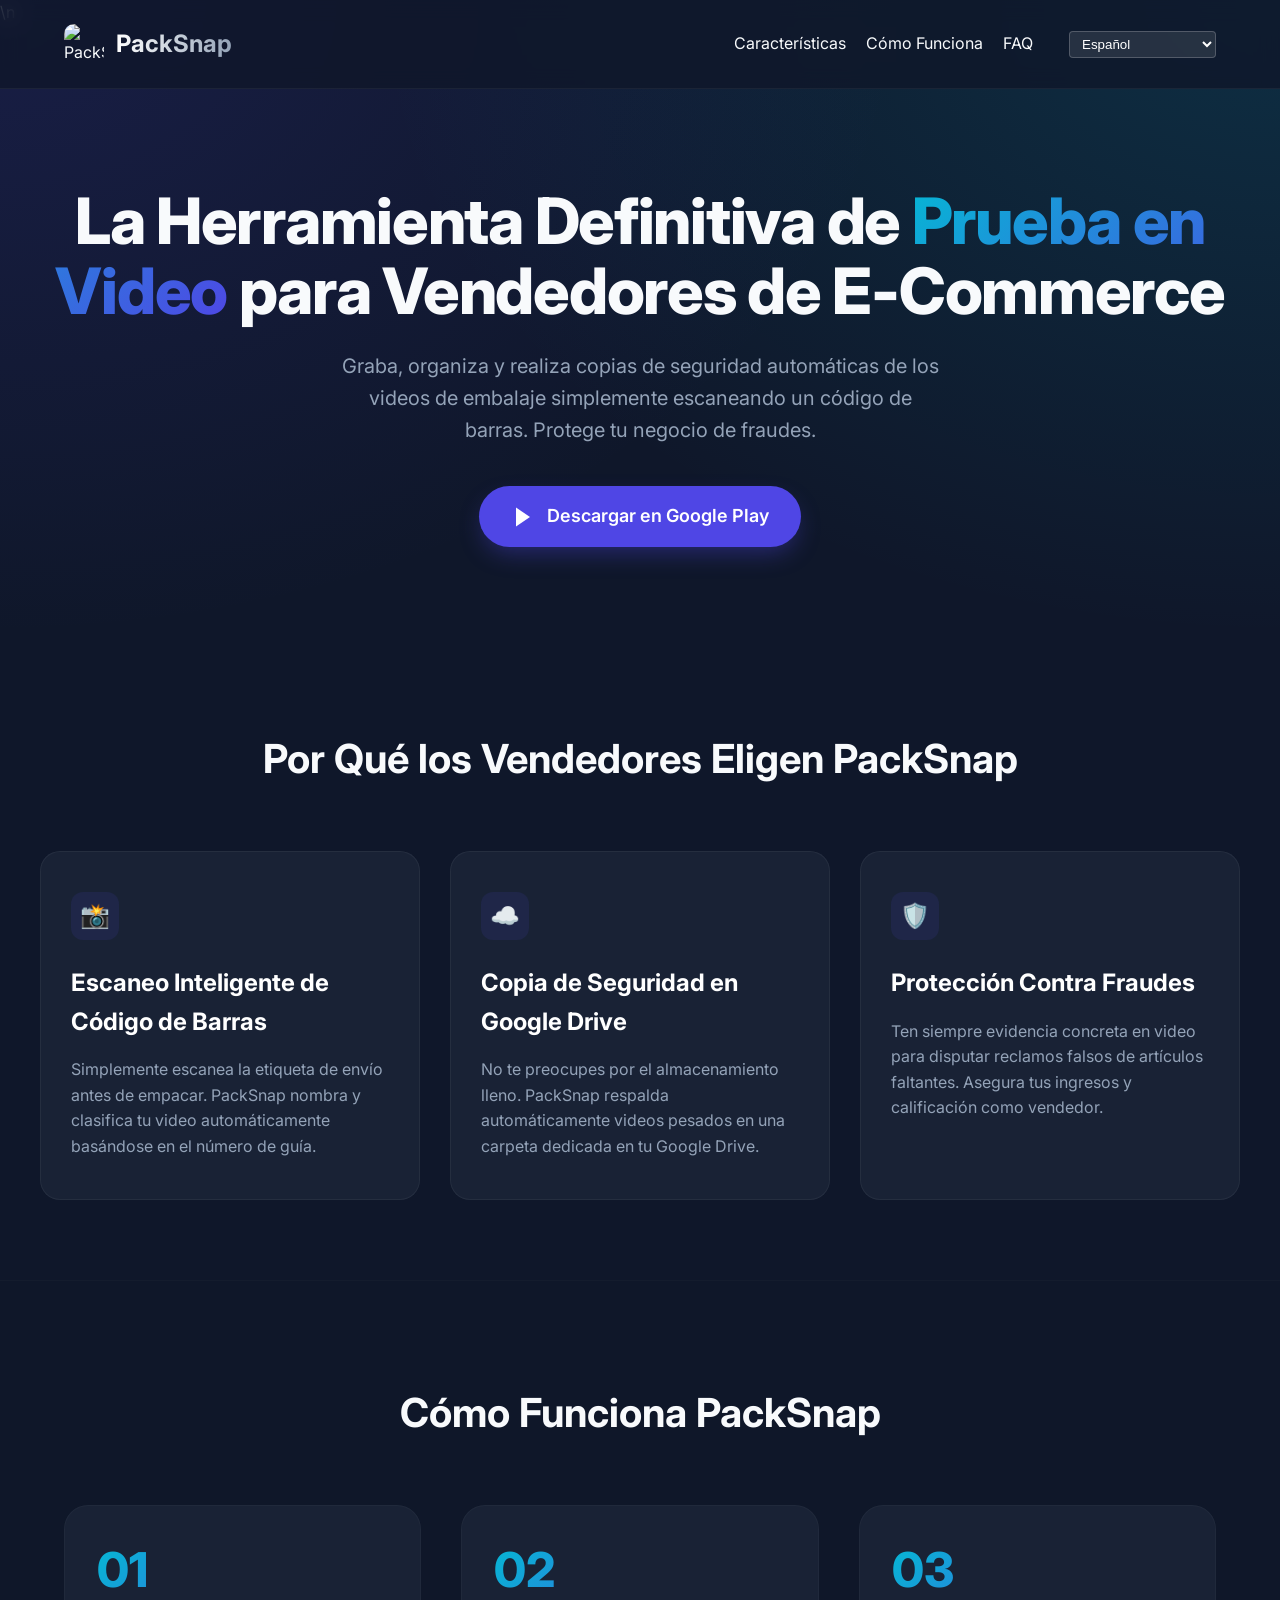
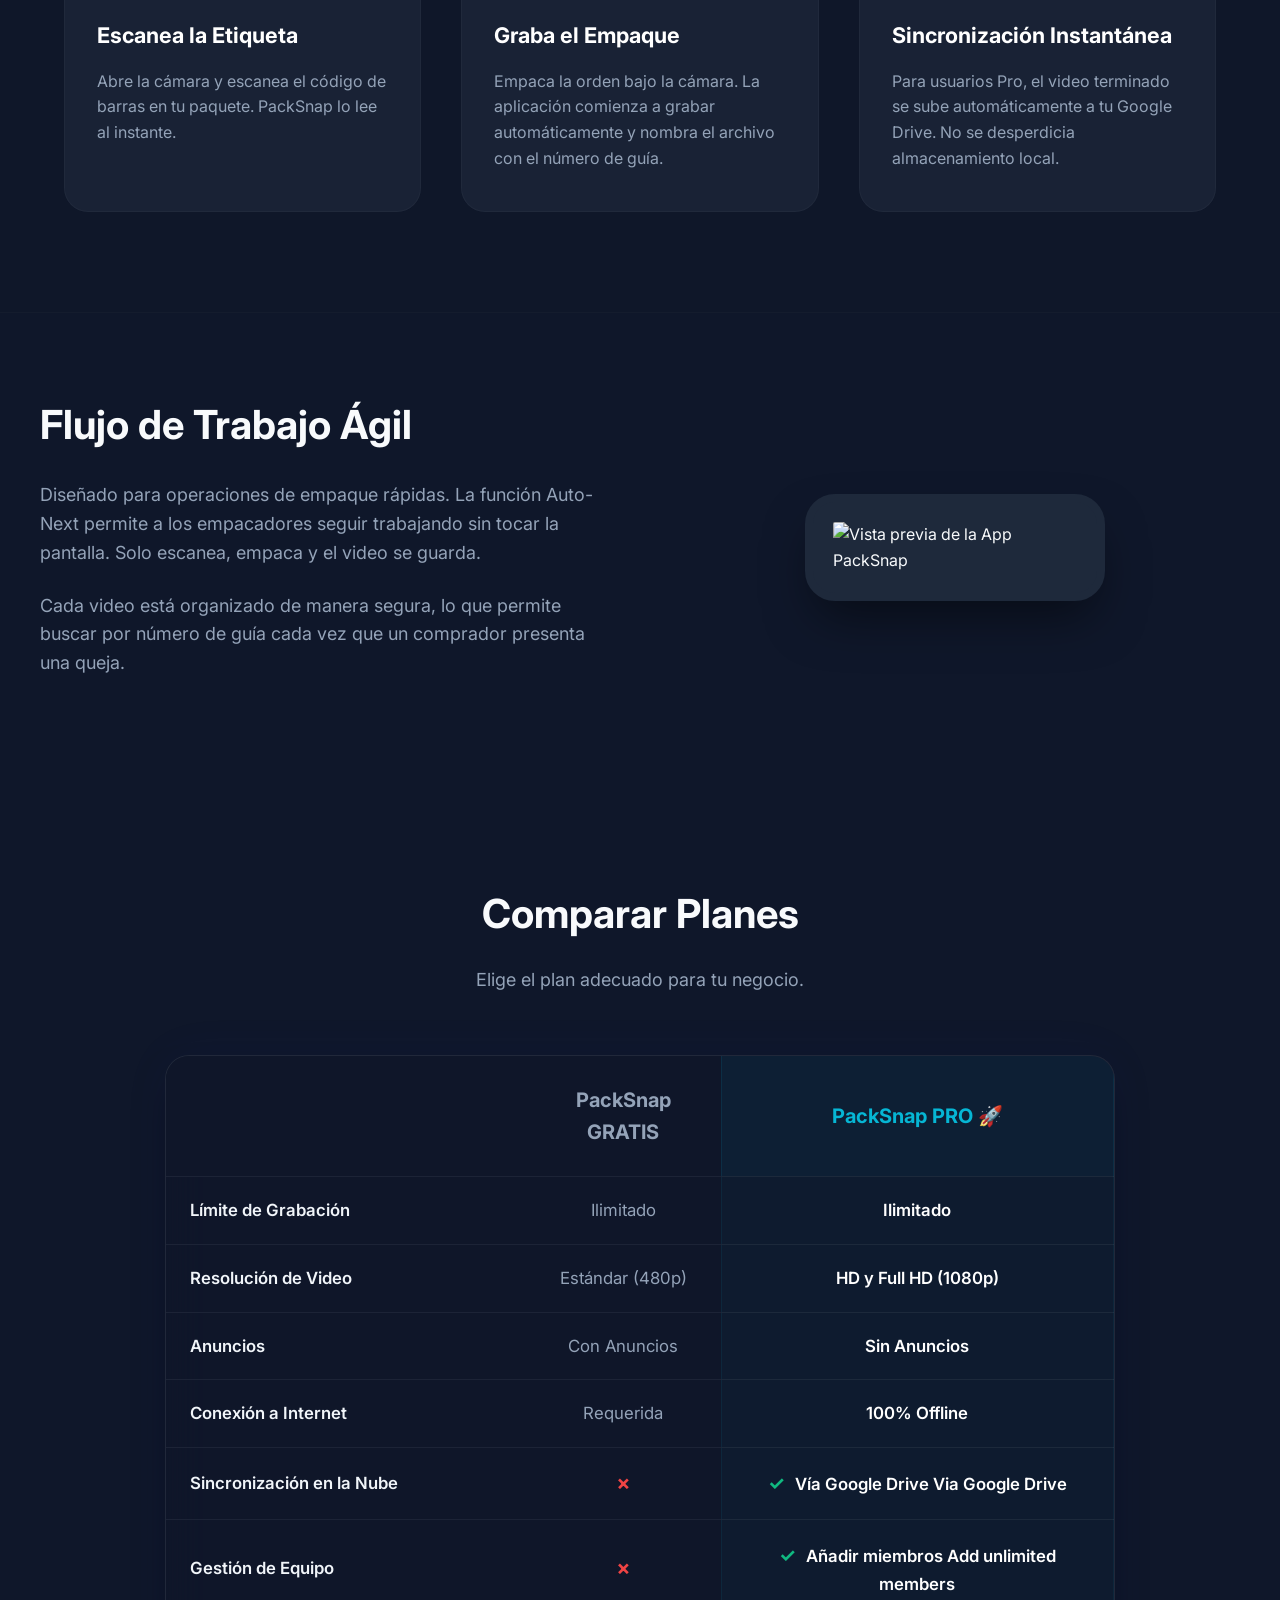
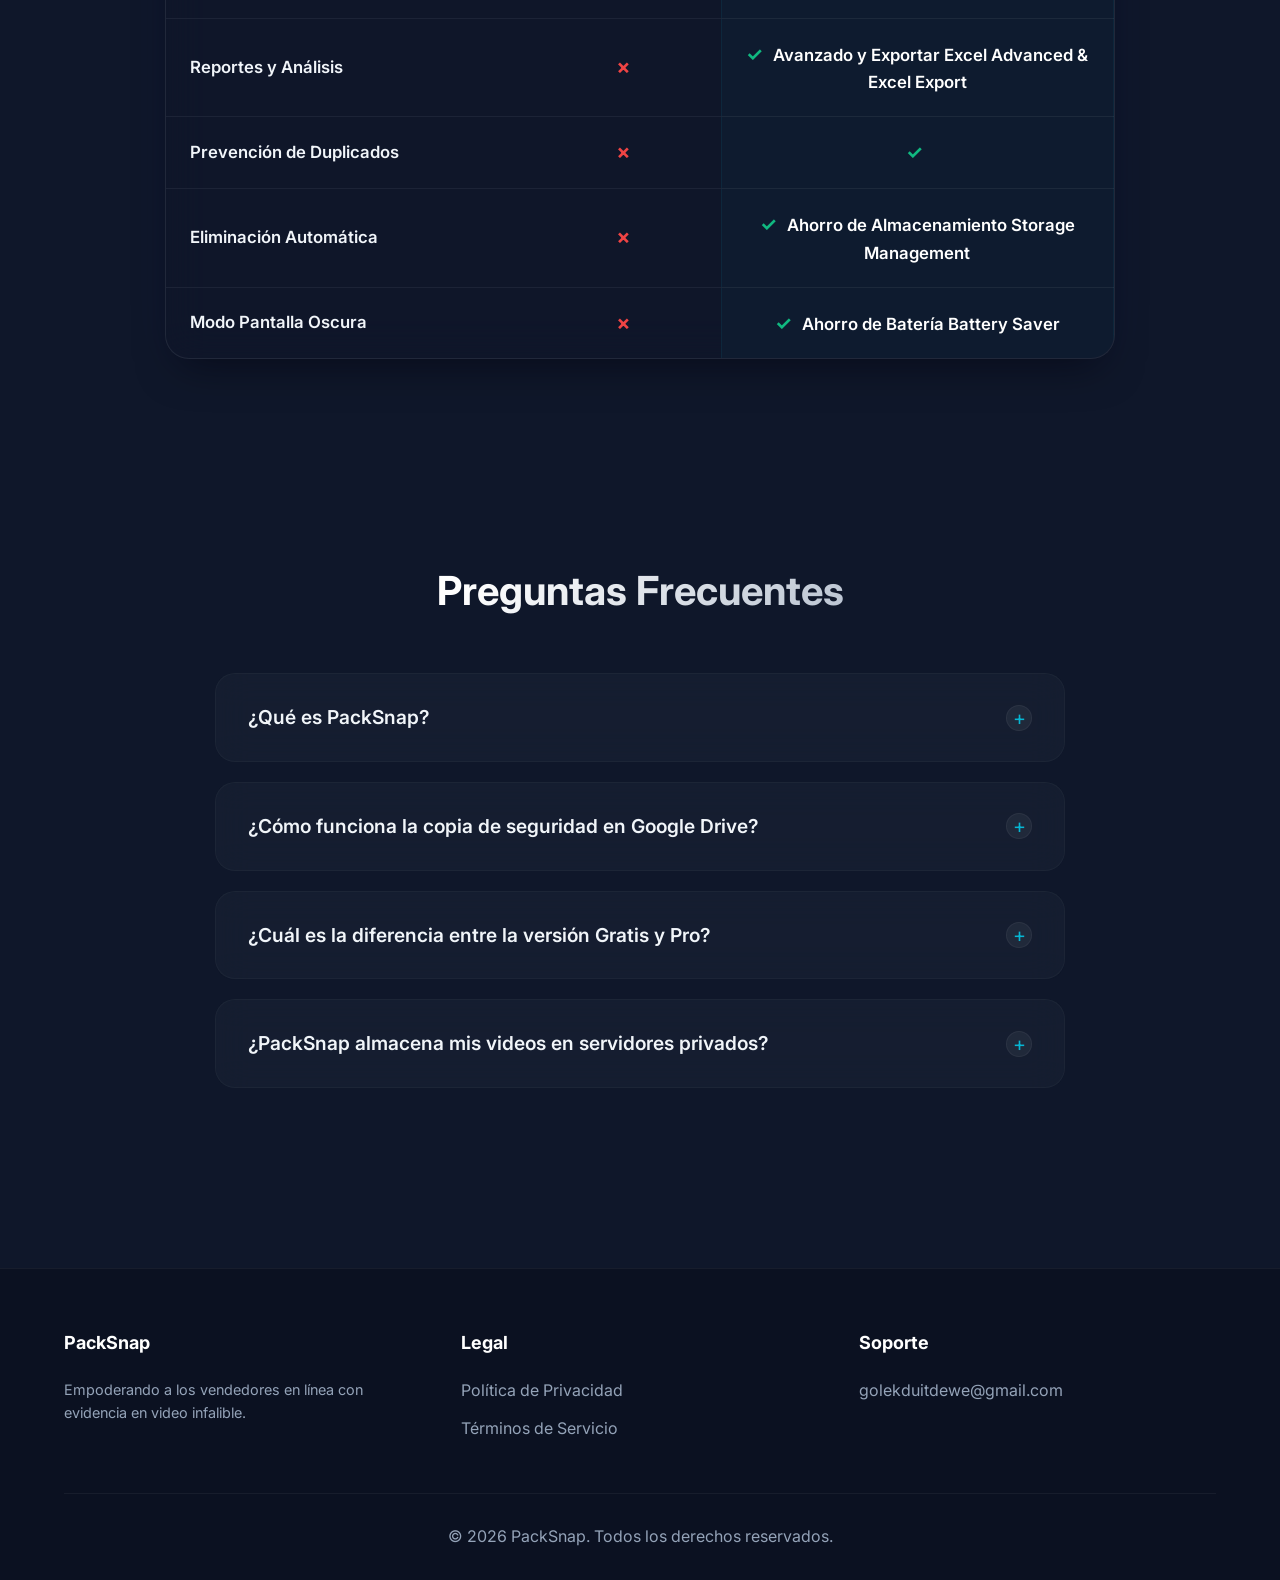
==== packsnap/es/index.html @ 20b534b0 "fix: set reports to not available on free plan and remove ads detail on internet connection" ====
<!DOCTYPE html>
<html lang="es">
<head>\n    <base href="../">
    <meta charset="UTF-8">
    <meta name="viewport" content="width=device-width, initial-scale=1.0">
    <meta name="description" content="Graba, organiza y realiza copias de seguridad de videos de empaque fácilmente. Protege tu negocio en línea de reclamos fraudulentos.">
    <meta name="keywords" content="packsnap, app de empaque ecommerce, prueba en video, grabadora de video de empaque, respaldo de google drive, escáner de código de barras para ecommerce">
    <meta name="author" content="G Graziano">
    
    <!-- Open Graph / Facebook -->
    <meta property="og:type" content="website">
    <meta property="og:url" content="https://g-graziano.github.io/packsnap/">
    <meta property="og:title" content="PackSnap | App de Grabación de Empaque para E-Commerce">
    <meta property="og:description" content="Graba, organiza y realiza copias de seguridad de videos de empaque fácilmente. Protege tu negocio en línea de reclamos fraudulentos.">
    <meta property="og:image" content="https://g-graziano.github.io/packsnap/logo.png">

    <!-- Twitter -->
    <meta property="twitter:card" content="summary_large_image">
    <meta property="twitter:url" content="https://g-graziano.github.io/packsnap/">
    <meta property="twitter:title" content="PackSnap | App de Grabación de Empaque para E-Commerce">
    <meta property="twitter:description" content="Graba, organiza y realiza copias de seguridad de videos de empaque fácilmente. Protege tu negocio en línea de reclamos fraudulentos.">
    <meta property="twitter:image" content="https://g-graziano.github.io/packsnap/logo.png">

    <link rel="canonical" href="https://g-graziano.github.io/packsnap/es/">
    <title>PackSnap | App de Grabación de Empaque para E-Commerce</title>
    <link rel="alternate" hreflang="en" href="https://g-graziano.github.io/packsnap/" />
    <link rel="alternate" hreflang="id" href="https://g-graziano.github.io/packsnap/id/" />
    <link rel="alternate" hreflang="th" href="https://g-graziano.github.io/packsnap/th/" />
    <link rel="alternate" hreflang="tl" href="https://g-graziano.github.io/packsnap/tl/" />
    <link rel="alternate" hreflang="vi" href="https://g-graziano.github.io/packsnap/vi/" />
    <link rel="alternate" hreflang="pt" href="https://g-graziano.github.io/packsnap/pt/" />
    <link rel="alternate" hreflang="es" href="https://g-graziano.github.io/packsnap/es/" />
    <link rel="alternate" hreflang="x-default" href="https://g-graziano.github.io/packsnap/" />

    
    <link rel="icon" type="image/png" href="logo.png">
    <link rel="apple-touch-icon" href="icon-192.png">
    <link rel="manifest" href="manifest.json">
    <meta name="theme-color" content="#4f46ed">
    <link rel="stylesheet" href="index.css">

    <!-- JSON-LD for SEO -->
    <script type="application/ld+json">
    {
  "@context": "https://schema.org",
  "@type": "SoftwareApplication",
  "name": "PackSnap",
  "operatingSystem": "Android",
  "applicationCategory": "BusinessApplication",
  "offers": {
    "@type": "Offer",
    "price": "0",
    "priceCurrency": "USD"
  },
  "description": "Graba, organiza y realiza copias de seguridad de videos de empaque fácilmente. Protege tu negocio en línea de reclamos fraudulentos.",
  "url": "https://play.google.com/store/apps/details?id=com.packsnap.app",
  "image": "https://g-graziano.github.io/packsnap/logo.png"
}
    </script>
    
    <!-- FAQ JSON-LD Schema for Rich Snippets -->
    <script type="application/ld+json">
    {
  "@context": "https://schema.org",
  "@type": "FAQPage",
  "mainEntity": [
    {
      "@type": "Question",
      "name": "¿Qué es PackSnap?",
      "acceptedAnswer": {
        "@type": "Answer",
        "text": "PackSnap es una app móvil dedicada a vendedores de e-commerce para grabar y organizar fácilmente videos de empaque escaneando etiquetas. Ayuda a proteger contra fraudes."
      }
    },
    {
      "@type": "Question",
      "name": "¿Cómo funciona la copia de seguridad en Google Drive?",
      "acceptedAnswer": {
        "@type": "Answer",
        "text": "PackSnap se conecta de forma segura a tu Google Drive y sube los videos a la carpeta 'PackSnap Backups'. Esto ahorra almacenamiento en tu teléfono."
      }
    },
    {
      "@type": "Question",
      "name": "¿Cuál es la diferencia entre la versión Gratis y Pro?",
      "acceptedAnswer": {
        "@type": "Answer",
        "text": "La versión Gratis tiene anuncios y grabación local. La Pro no tiene anuncios, desbloquea respaldos en la nube, función Auto-Next, Auto-Dim, grabación silenciosa, bip fuerte, eliminación automática de archivos antiguos, gestión de equipos y reportes."
      }
    },
    {
      "@type": "Question",
      "name": "¿PackSnap almacena mis videos en servidores privados?",
      "acceptedAnswer": {
        "@type": "Answer",
        "text": "No. PackSnap no almacena tus videos en sus propios servidores. Tu evidencia es confidencial y va directamente desde tu dispositivo a tu Google Drive privado."
      }
    }
  ]
}
    </script>
</head>
<body>

    <header>
        <div class="container nav-content">
            <div class="logo-container">
                <img src="logo.png" alt="PackSnap Logo" class="logo-img">
                <div class="logo-text">PackSnap</div>
            </div>
            <nav style="display: flex; align-items: center; gap: 20px;">
                <a href="#features" data-i18n="nav_features">Características</a>
                <a href="#how-it-works" data-i18n="nav_how_it_works">Cómo Funciona</a>
                <a href="#faq" data-i18n="nav_faq">FAQ</a>
                <select id="language-select" aria-label="Seleccionar idioma" style="background: rgba(255, 255, 255, 0.1); color: white; border: 1px solid rgba(255, 255, 255, 0.2); border-radius: 4px; padding: 4px 8px; margin-left: 1rem; cursor: pointer; outline: none;">
                    <option value="en" style="color: black;">English</option>
                    <option value="id" style="color: black;">Bahasa Indonesia</option>
                    <option value="th" style="color: black;">ภาษาไทย</option>
                    <option value="tl" style="color: black;">Tagalog (Filipinas)</option>
                    <option value="vi" style="color: black;">Tiếng Việt</option>
                    <option value="pt" style="color: black;">Português (Brasil)</option>
                    <option value="es" selected style="color: black;">Español</option>
                </select>
            </nav>
        </div>
    </header>

    <main>
        <section class="hero container">
            <h1 data-i18n="hero_h1">La Herramienta Definitiva de <span>Prueba en Video</span> para Vendedores de E-Commerce</h1>
            <p data-i18n="hero_p">Graba, organiza y realiza copias de seguridad automáticas de los videos de embalaje simplemente escaneando un código de barras. Protege tu negocio de fraudes.</p>
            
            <a href="https://play.google.com/store/apps/details?id=com.packsnap.app" class="cta-button" target="_blank" rel="noopener noreferrer" data-i18n="hero_cta">
                <svg class="cta-icon" viewBox="0 0 24 24" xmlns="http://www.w3.org/2000/svg">
                    <path d="M5 2.5v19l14-9.5-14-9.5z"/>
                </svg> Descargar en Google Play
            </a>
        </section>

        <section id="features" class="features container">
            <h2 class="section-title" data-i18n="feat_title">Por Qué los Vendedores Eligen PackSnap</h2>
            
            <div class="features-grid">
                <article class="feature-card">
                    <div class="feature-icon">📸</div>
                    <h3 data-i18n="feat_1_title">Escaneo Inteligente de Código de Barras</h3>
                    <p data-i18n="feat_1_p">Simplemente escanea la etiqueta de envío antes de empacar. PackSnap nombra y clasifica tu video automáticamente basándose en el número de guía.</p>
                </article>

                <article class="feature-card">
                    <div class="feature-icon">☁️</div>
                    <h3 data-i18n="feat_2_title">Copia de Seguridad en Google Drive</h3>
                    <p data-i18n="feat_2_p">No te preocupes por el almacenamiento lleno. PackSnap respalda automáticamente videos pesados en una carpeta dedicada en tu Google Drive.</p>
                </article>

                <article class="feature-card">
                    <div class="feature-icon">🛡️</div>
                    <h3 data-i18n="feat_3_title">Protección Contra Fraudes</h3>
                    <p data-i18n="feat_3_p">Ten siempre evidencia concreta en video para disputar reclamos falsos de artículos faltantes. Asegura tus ingresos y calificación como vendedor.</p>
                </article>
            </div>
        </section>

        <section id="how-it-works" class="how-it-works">
            <div class="container">
                <h2 class="section-title" data-i18n="how_title">Cómo Funciona PackSnap</h2>
                
                <div class="steps-grid">
                    <article class="step-card">
                        <div class="step-number">01</div>
                        <h3 data-i18n="how_1_title">Escanea la Etiqueta</h3>
                        <p data-i18n="how_1_p">Abre la cámara y escanea el código de barras en tu paquete. PackSnap lo lee al instante.</p>
                    </article>

                    <article class="step-card">
                        <div class="step-number">02</div>
                        <h3 data-i18n="how_2_title">Graba el Empaque</h3>
                        <p data-i18n="how_2_p">Empaca la orden bajo la cámara. La aplicación comienza a grabar automáticamente y nombra el archivo con el número de guía.</p>
                    </article>

                    <article class="step-card">
                        <div class="step-number">03</div>
                        <h3 data-i18n="how_3_title">Sincronización Instantánea</h3>
                        <p data-i18n="how_3_p">Para usuarios Pro, el video terminado se sube automáticamente a tu Google Drive. No se desperdicia almacenamiento local.</p>
                    </article>
                </div>
            </div>
        </section>

        <section class="showcase container">
            <div class="showcase-text">
                <h2 data-i18n="show_title">Flujo de Trabajo Ágil</h2>
                <p data-i18n="show_p1">Diseñado para operaciones de empaque rápidas. La función Auto-Next permite a los empacadores seguir trabajando sin tocar la pantalla. Solo escanea, empaca y el video se guarda.</p>
                <p data-i18n="show_p2">Cada video está organizado de manera segura, lo que permite buscar por número de guía cada vez que un comprador presenta una queja.</p>
            </div>
            <div class="showcase-image">
                <!-- Using logo as a placeholder for mockup if actual app screenshots are missing -->
                <img src="logo.png" alt="Vista previa de la App PackSnap" class="mockup" style="background:#1e293b; padding:20px; object-fit:contain;">
            </div>
        </section>

        <section id="pricing" class="pricing container">
            <div class="pricing-header">
                <h2 class="section-title" data-i18n="comp_title">Comparar Planes</h2>
                <p class="section-subtitle" data-i18n="comp_subtitle">Elige el plan adecuado para tu negocio.</p>
            </div>
            
            <div class="comparison-table-wrapper">
                <table class="comparison-table">
                    <thead>
                        <tr>
                            <th></th>
                            <th class="plan-free" data-i18n="comp_free">PackSnap GRATIS</th>
                            <th class="plan-pro" data-i18n="comp_pro">PackSnap PRO 🚀</th>
                        </tr>
                    </thead>
                    <tbody>
                        <tr>
                            <td class="feat-name" data-i18n="comp_f1_name">Límite de Grabación</td>
                            <td class="free-cell" data-i18n="comp_f1_free">Ilimitado</td>
                            <td class="pro-cell" data-i18n="comp_f1_pro">Ilimitado</td>
                        </tr>
                        <tr>
                            <td class="feat-name" data-i18n="comp_f2_name">Resolución de Video</td>
                            <td class="free-cell" data-i18n="comp_f2_free">Estándar (480p)</td>
                            <td class="pro-cell" data-i18n="comp_f2_pro">HD y Full HD (1080p)</td>
                        </tr>
                        <tr>
                            <td class="feat-name" data-i18n="comp_f3_name">Anuncios</td>
                            <td class="free-cell" data-i18n="comp_f3_free">Con Anuncios</td>
                            <td class="pro-cell" data-i18n="comp_f3_pro">Sin Anuncios</td>
                        </tr>
                        <tr>
                            <td class="feat-name" data-i18n="comp_f4_name">Conexión a Internet</td>
                            <td class="free-cell" data-i18n="comp_f4_free">Requerida</td>
                            <td class="pro-cell" data-i18n="comp_f4_pro">100% Offline</td>
                        </tr>
                        <tr>
                            <td class="feat-name" data-i18n="comp_f5_name">Sincronización en la Nube</td>
                            <td class="free-cell" data-i18n="comp_f5_free"><span class='cross-icon'>✗</span></span></td>
                            <td class="pro-cell" data-i18n="comp_f5_pro"><span class='check-icon'>✓</span> Vía Google Drive</span> Via Google Drive</td>
                        </tr>
                        <tr>
                            <td class="feat-name" data-i18n="comp_f6_name">Gestión de Equipo</td>
                            <td class="free-cell" data-i18n="comp_f6_free"><span class='cross-icon'>✗</span></span></td>
                            <td class="pro-cell" data-i18n="comp_f6_pro"><span class='check-icon'>✓</span> Añadir miembros</span> Add unlimited members</td>
                        </tr>
                        <tr>
                            <td class="feat-name" data-i18n="comp_f7_name">Reportes y Análisis</td>
                            <td class="free-cell" data-i18n="comp_f7_free"><span class='cross-icon'>✗</span></span></td>
                            <td class="pro-cell" data-i18n="comp_f7_pro"><span class='check-icon'>✓</span> Avanzado y Exportar Excel</span> Advanced & Excel Export</td>
                        </tr>
                        <tr>
                            <td class="feat-name" data-i18n="comp_f8_name">Prevención de Duplicados</td>
                            <td class="free-cell" data-i18n="comp_f8_free"><span class='cross-icon'>✗</span></span></td>
                            <td class="pro-cell" data-i18n="comp_f8_pro"><span class='check-icon'>✓</span></span></td>
                        </tr>
                        <tr>
                            <td class="feat-name" data-i18n="comp_f9_name">Eliminación Automática</td>
                            <td class="free-cell" data-i18n="comp_f9_free"><span class='cross-icon'>✗</span></span></td>
                            <td class="pro-cell" data-i18n="comp_f9_pro"><span class='check-icon'>✓</span> Ahorro de Almacenamiento</span> Storage Management</td>
                        </tr>
                        <tr>
                            <td class="feat-name" data-i18n="comp_f10_name">Modo Pantalla Oscura</td>
                            <td class="free-cell" data-i18n="comp_f10_free"><span class='cross-icon'>✗</span></span></td>
                            <td class="pro-cell" data-i18n="comp_f10_pro"><span class='check-icon'>✓</span> Ahorro de Batería</span> Battery Saver</td>
                        </tr>
                    </tbody>
                </table>
            </div>
        </section>

        <section id="faq" class="faq container">
            <h2 class="section-title" data-i18n="faq_title">Preguntas Frecuentes</h2>
            
            <div class="faq-list">
                <details class="faq-item">
                    <summary data-i18n="faq_1_q">¿Qué es PackSnap?</summary>
                    <p data-i18n="faq_1_a">PackSnap es una app móvil dedicada a vendedores de e-commerce para grabar y organizar fácilmente videos de empaque escaneando etiquetas. Ayuda a proteger contra fraudes.</p>
                </details>

                <details class="faq-item">
                    <summary data-i18n="faq_2_q">¿Cómo funciona la copia de seguridad en Google Drive?</summary>
                    <p data-i18n="faq_2_a">PackSnap se conecta de forma segura a tu Google Drive y sube los videos a la carpeta 'PackSnap Backups'. Esto ahorra almacenamiento en tu teléfono.</p>
                </details>

                <details class="faq-item">
                    <summary data-i18n="faq_3_q">¿Cuál es la diferencia entre la versión Gratis y Pro?</summary>
                    <p data-i18n="faq_3_a">La versión Gratis tiene anuncios y grabación local. La Pro no tiene anuncios, desbloquea respaldos en la nube, función Auto-Next, Auto-Dim, grabación silenciosa, bip fuerte, eliminación automática de archivos antiguos, gestión de equipos y reportes.</p>
                </details>

                <details class="faq-item">
                    <summary data-i18n="faq_4_q">¿PackSnap almacena mis videos en servidores privados?</summary>
                    <p data-i18n="faq_4_a">No. PackSnap no almacena tus videos en sus propios servidores. Tu evidencia es confidencial y va directamente desde tu dispositivo a tu Google Drive privado.</p>
                </details>
            </div>
        </section>
    </main>

    <footer>
        <div class="container">
            <div class="footer-content">
                <div class="footer-col">
                    <h4>PackSnap</h4>
                    <p style="color:var(--text-muted); font-size:0.9rem;" data-i18n="footer_desc">Empoderando a los vendedores en línea con evidencia en video infalible.</p>
                </div>
                <div class="footer-col">
                    <h4 data-i18n="footer_legal">Legal</h4>
                    <ul>
                        <li><a href="privacy-policy.html" data-i18n="footer_privacy">Política de Privacidad</a></li>
                        <li><a href="terms-of-service.html" data-i18n="footer_tos">Términos de Servicio</a></li>
                    </ul>
                </div>
                <div class="footer-col">
                    <h4 data-i18n="footer_support">Soporte</h4>
                    <ul>
                        <li><a href="mailto:golekduitdewe@gmail.com">golekduitdewe@gmail.com</a></li>
                    </ul>
                </div>
            </div>
            <div class="footer-bottom">
                <p data-i18n="footer_copyright">© 2026 PackSnap. Todos los derechos reservados.</p>
            </div>
        </div>
    </footer>

    <script src="i18n.js"></script>
</body>
</html>
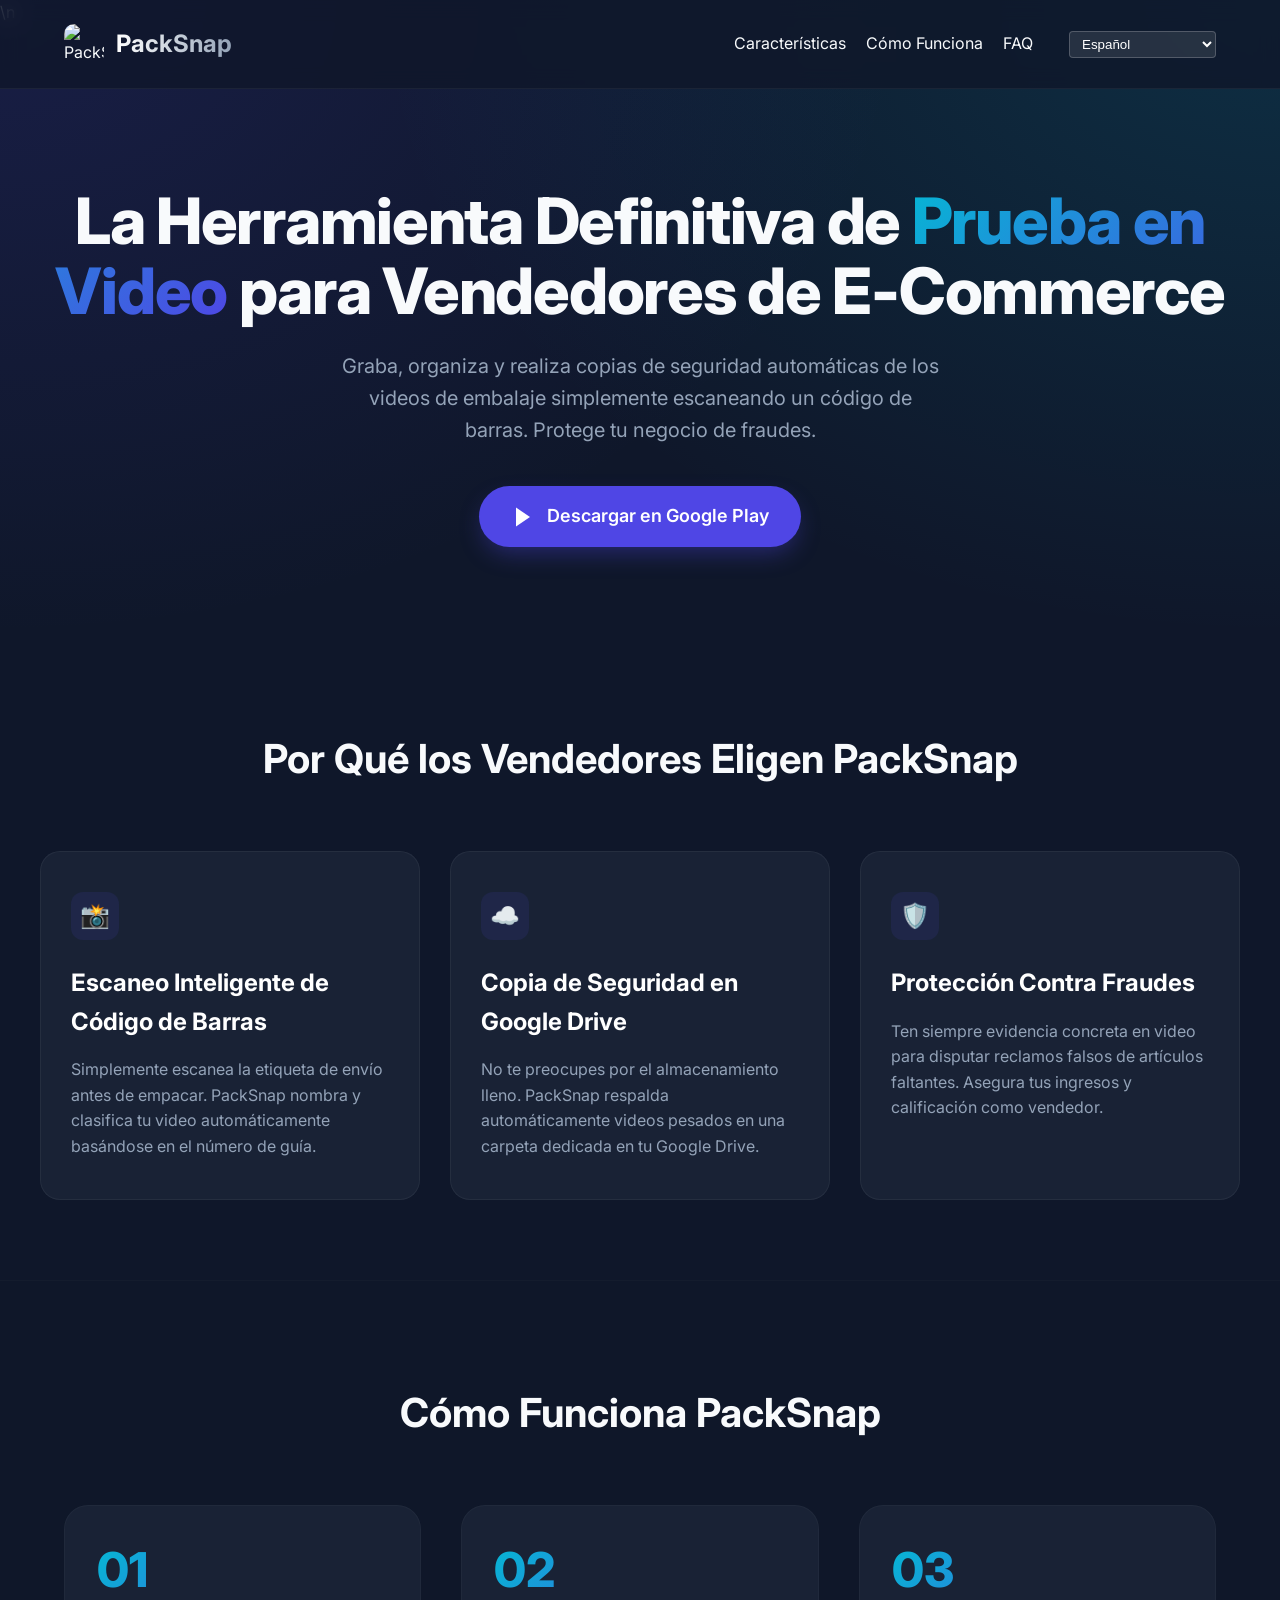
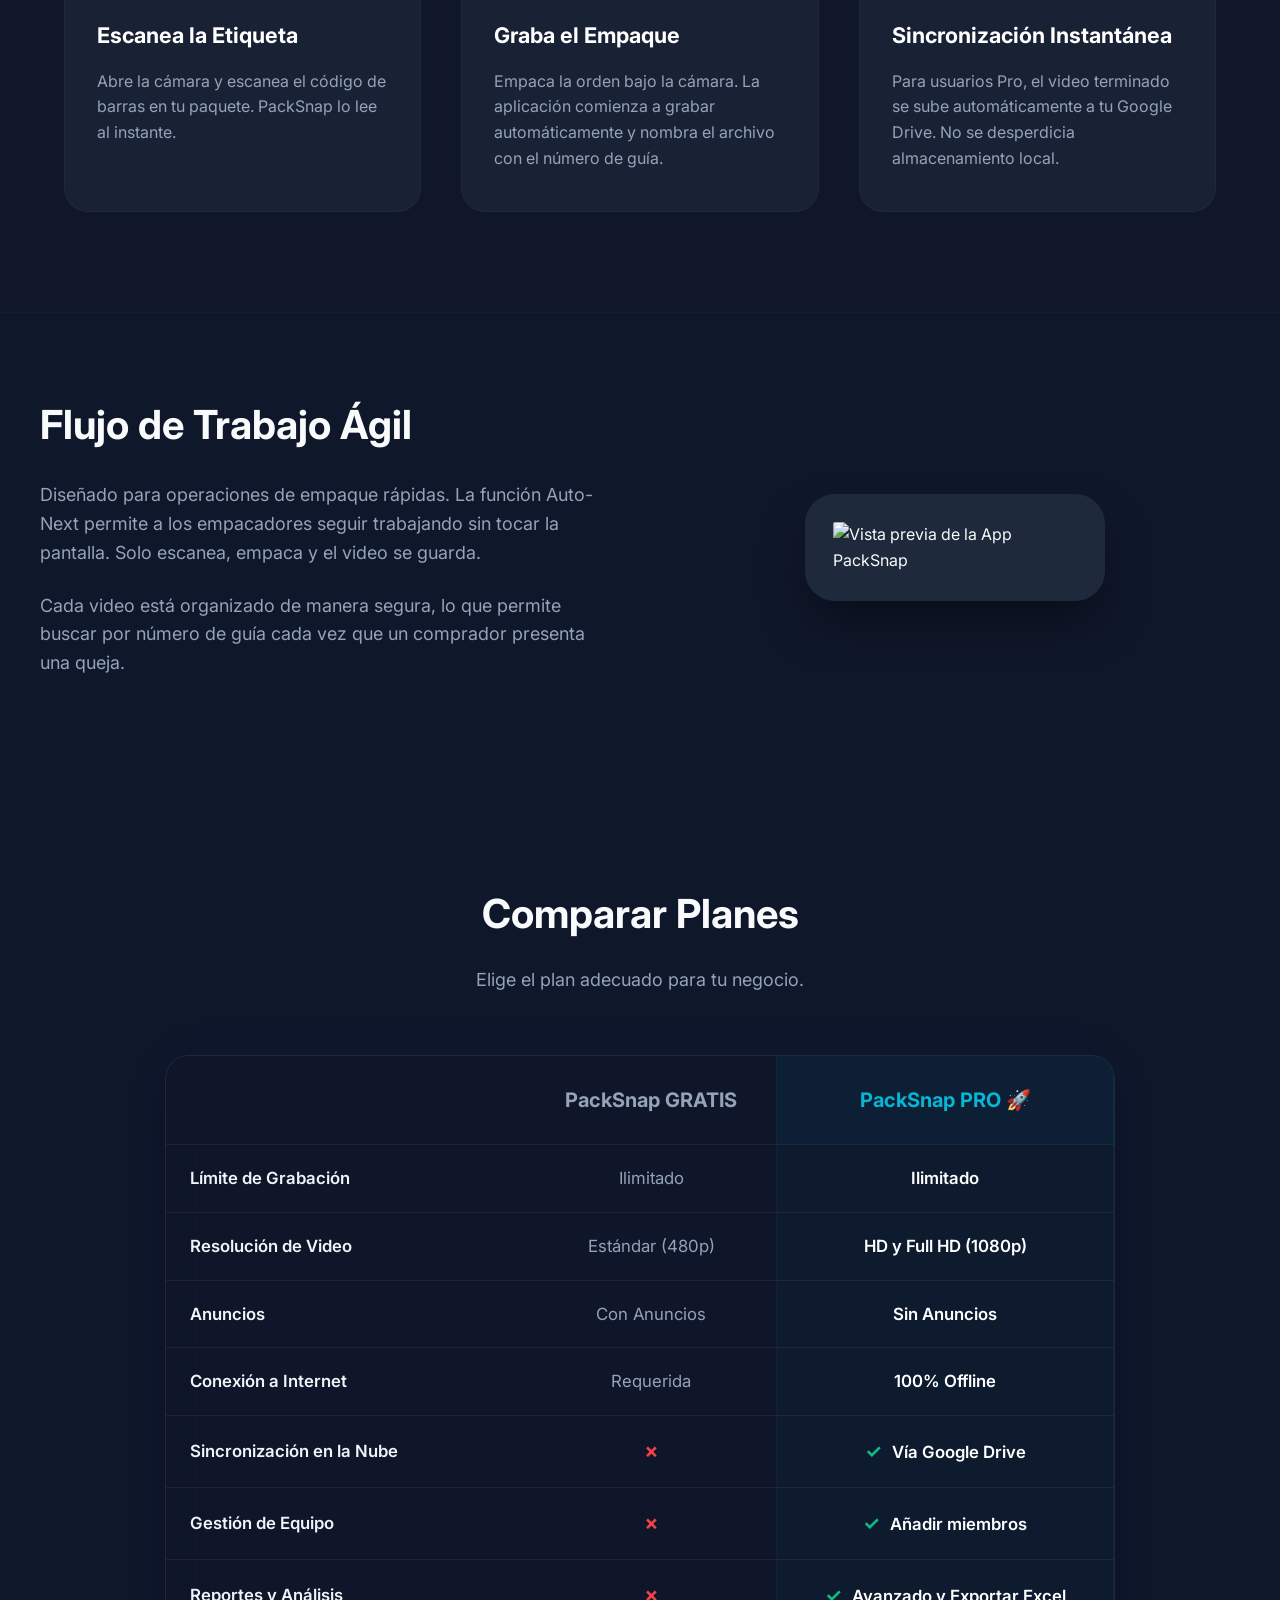
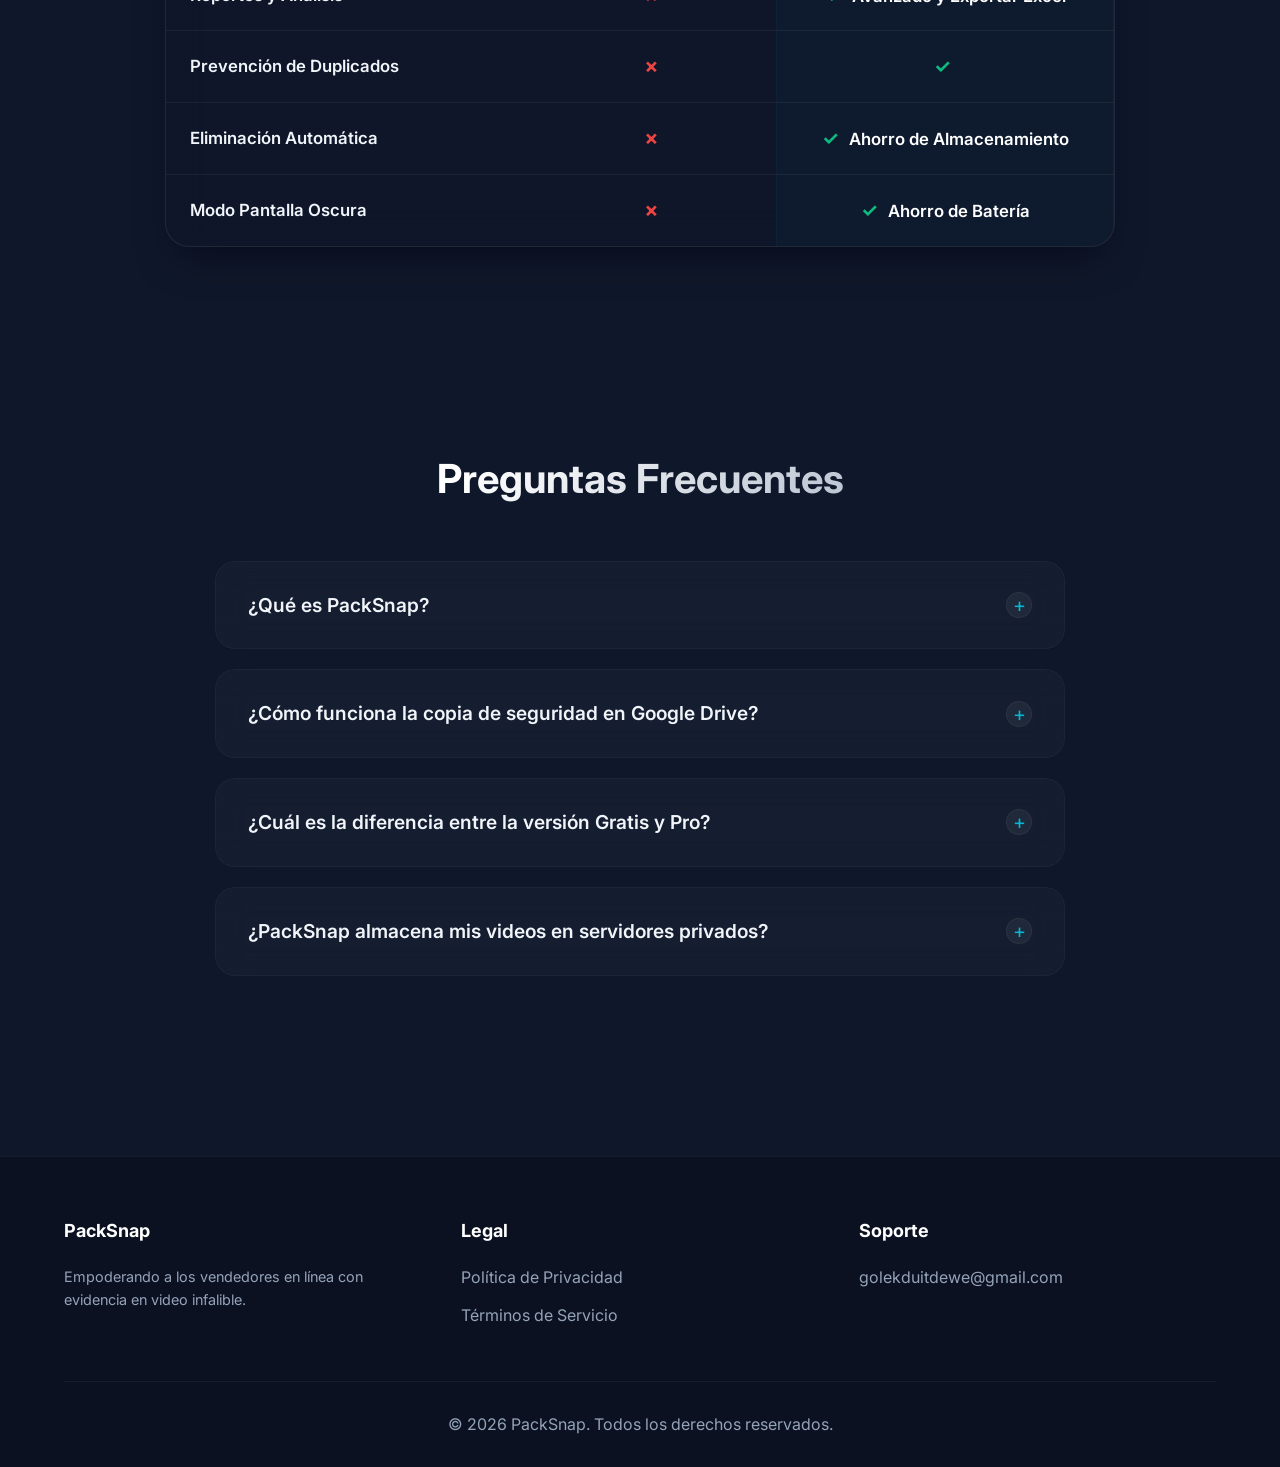
==== commit 69677846: "fix: resolve duplicate text issue on nested span tags by matching opening and closing tag names in t" ====
--- a/packsnap/es/index.html
+++ b/packsnap/es/index.html
@@ -237,33 +237,33 @@
                         </tr>
                         <tr>
                             <td class="feat-name" data-i18n="comp_f5_name">Sincronización en la Nube</td>
-                            <td class="free-cell" data-i18n="comp_f5_free"><span class='cross-icon'>✗</span></span></td>
-                            <td class="pro-cell" data-i18n="comp_f5_pro"><span class='check-icon'>✓</span> Vía Google Drive</span> Via Google Drive</td>
+                            <td class="free-cell" data-i18n="comp_f5_free"><span class='cross-icon'>✗</span></td>
+                            <td class="pro-cell" data-i18n="comp_f5_pro"><span class='check-icon'>✓</span> Vía Google Drive</td>
                         </tr>
                         <tr>
                             <td class="feat-name" data-i18n="comp_f6_name">Gestión de Equipo</td>
-                            <td class="free-cell" data-i18n="comp_f6_free"><span class='cross-icon'>✗</span></span></td>
-                            <td class="pro-cell" data-i18n="comp_f6_pro"><span class='check-icon'>✓</span> Añadir miembros</span> Add unlimited members</td>
+                            <td class="free-cell" data-i18n="comp_f6_free"><span class='cross-icon'>✗</span></td>
+                            <td class="pro-cell" data-i18n="comp_f6_pro"><span class='check-icon'>✓</span> Añadir miembros</td>
                         </tr>
                         <tr>
                             <td class="feat-name" data-i18n="comp_f7_name">Reportes y Análisis</td>
-                            <td class="free-cell" data-i18n="comp_f7_free"><span class='cross-icon'>✗</span></span></td>
-                            <td class="pro-cell" data-i18n="comp_f7_pro"><span class='check-icon'>✓</span> Avanzado y Exportar Excel</span> Advanced & Excel Export</td>
+                            <td class="free-cell" data-i18n="comp_f7_free"><span class='cross-icon'>✗</span></td>
+                            <td class="pro-cell" data-i18n="comp_f7_pro"><span class='check-icon'>✓</span> Avanzado y Exportar Excel</td>
                         </tr>
                         <tr>
                             <td class="feat-name" data-i18n="comp_f8_name">Prevención de Duplicados</td>
-                            <td class="free-cell" data-i18n="comp_f8_free"><span class='cross-icon'>✗</span></span></td>
-                            <td class="pro-cell" data-i18n="comp_f8_pro"><span class='check-icon'>✓</span></span></td>
+                            <td class="free-cell" data-i18n="comp_f8_free"><span class='cross-icon'>✗</span></td>
+                            <td class="pro-cell" data-i18n="comp_f8_pro"><span class='check-icon'>✓</span></td>
                         </tr>
                         <tr>
                             <td class="feat-name" data-i18n="comp_f9_name">Eliminación Automática</td>
-                            <td class="free-cell" data-i18n="comp_f9_free"><span class='cross-icon'>✗</span></span></td>
-                            <td class="pro-cell" data-i18n="comp_f9_pro"><span class='check-icon'>✓</span> Ahorro de Almacenamiento</span> Storage Management</td>
+                            <td class="free-cell" data-i18n="comp_f9_free"><span class='cross-icon'>✗</span></td>
+                            <td class="pro-cell" data-i18n="comp_f9_pro"><span class='check-icon'>✓</span> Ahorro de Almacenamiento</td>
                         </tr>
                         <tr>
                             <td class="feat-name" data-i18n="comp_f10_name">Modo Pantalla Oscura</td>
-                            <td class="free-cell" data-i18n="comp_f10_free"><span class='cross-icon'>✗</span></span></td>
-                            <td class="pro-cell" data-i18n="comp_f10_pro"><span class='check-icon'>✓</span> Ahorro de Batería</span> Battery Saver</td>
+                            <td class="free-cell" data-i18n="comp_f10_free"><span class='cross-icon'>✗</span></td>
+                            <td class="pro-cell" data-i18n="comp_f10_pro"><span class='check-icon'>✓</span> Ahorro de Batería</td>
                         </tr>
                     </tbody>
                 </table>
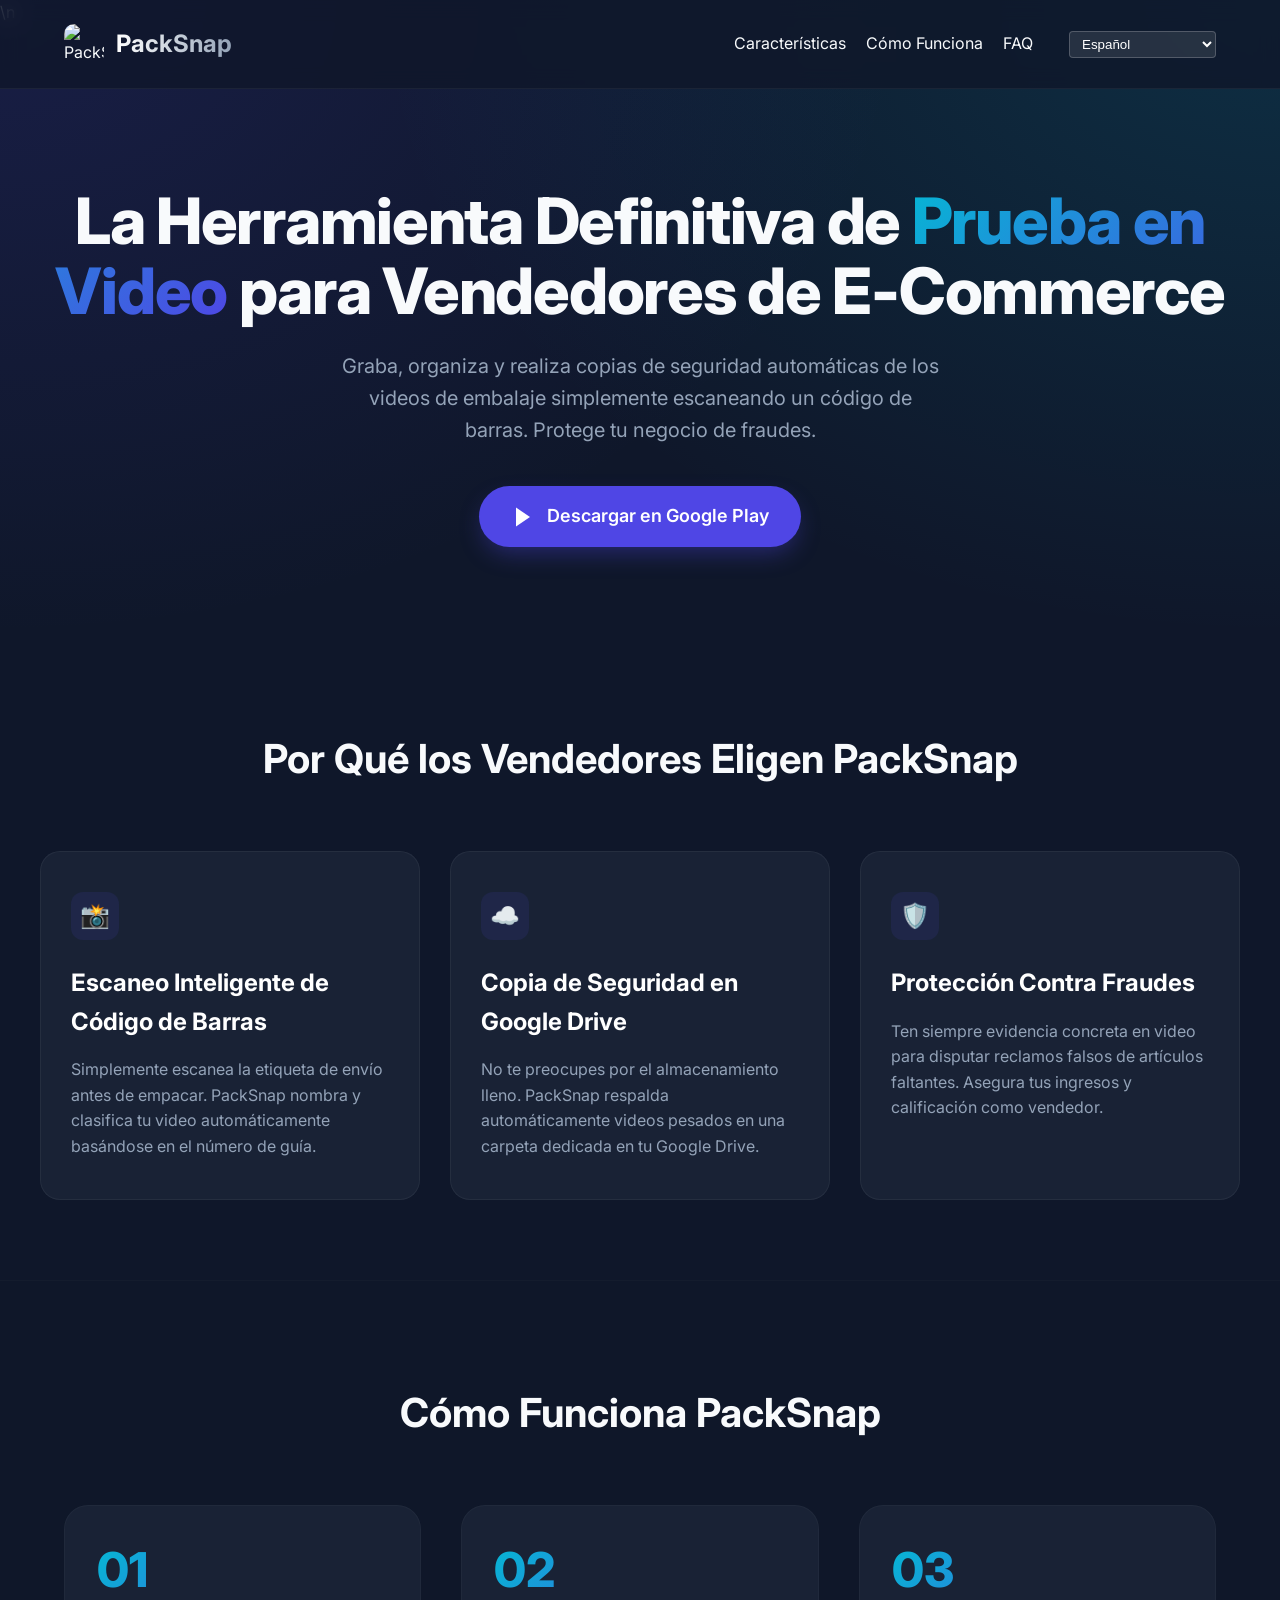
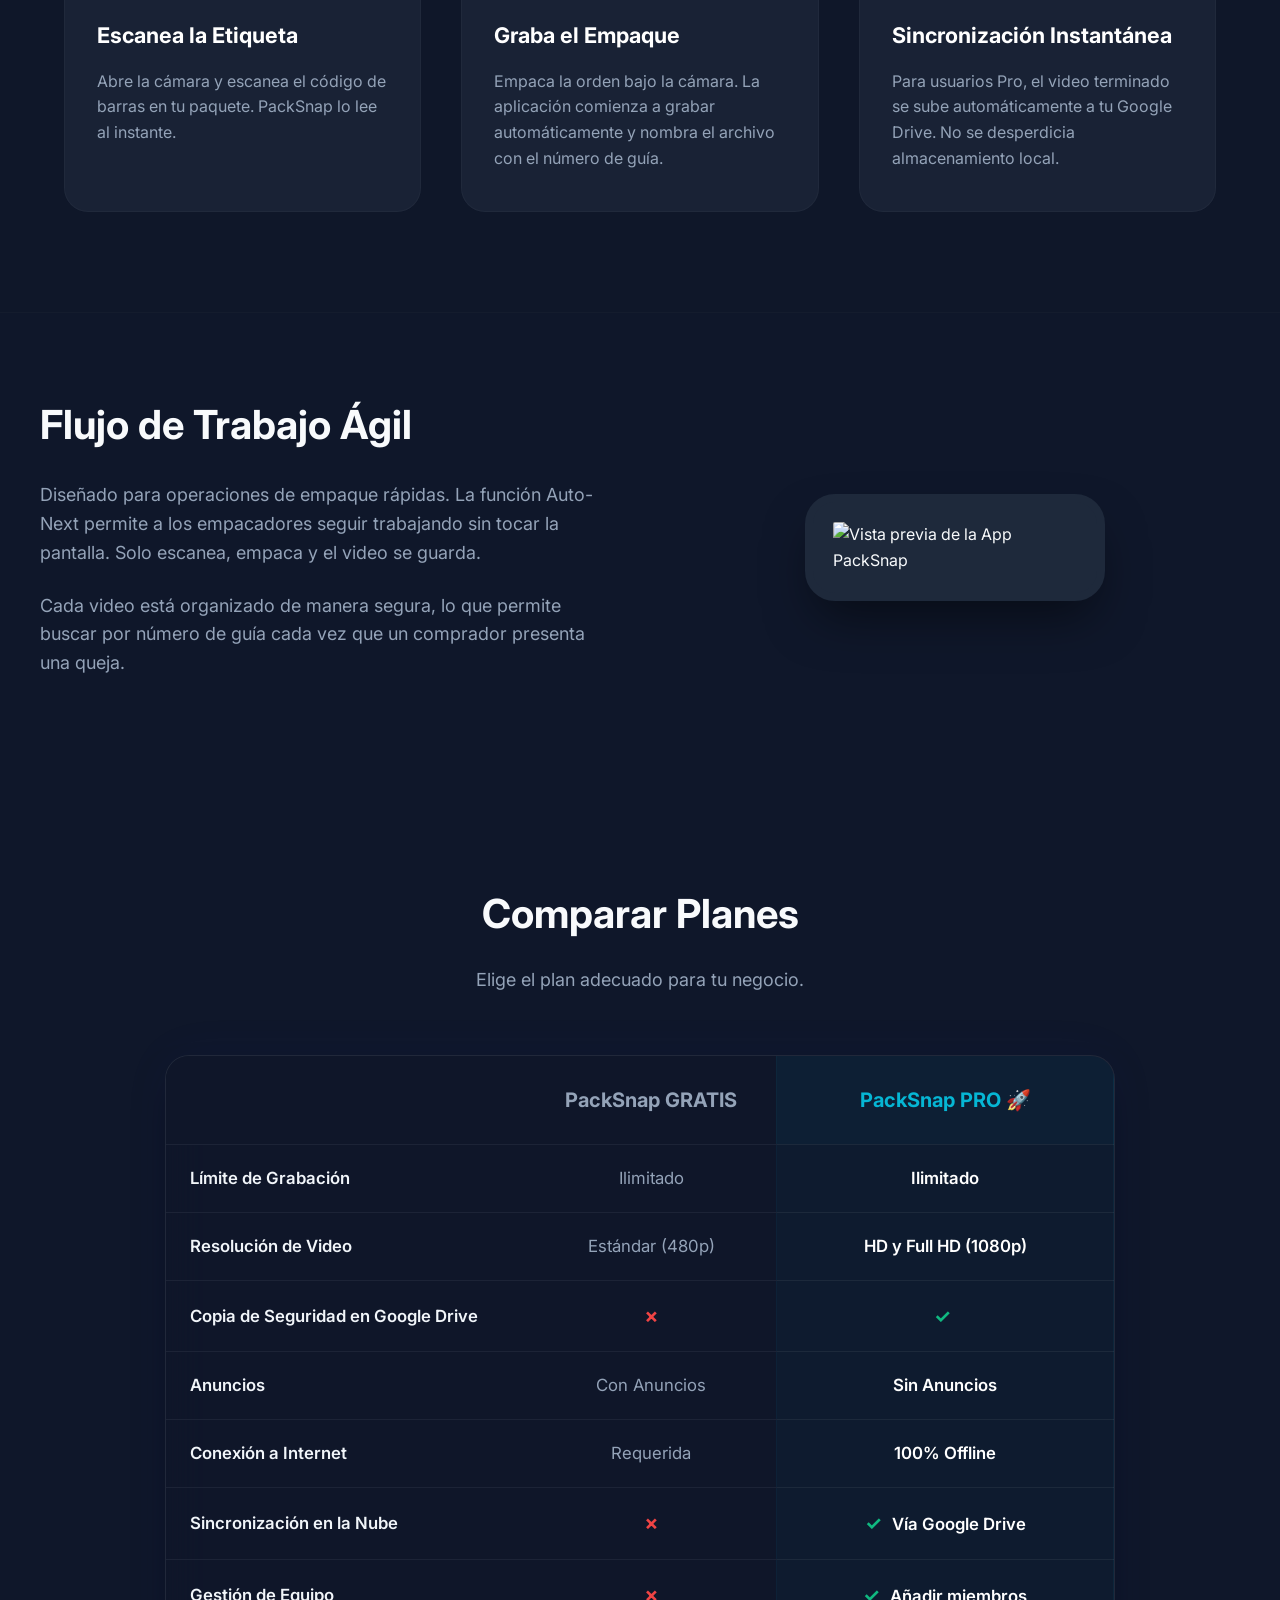
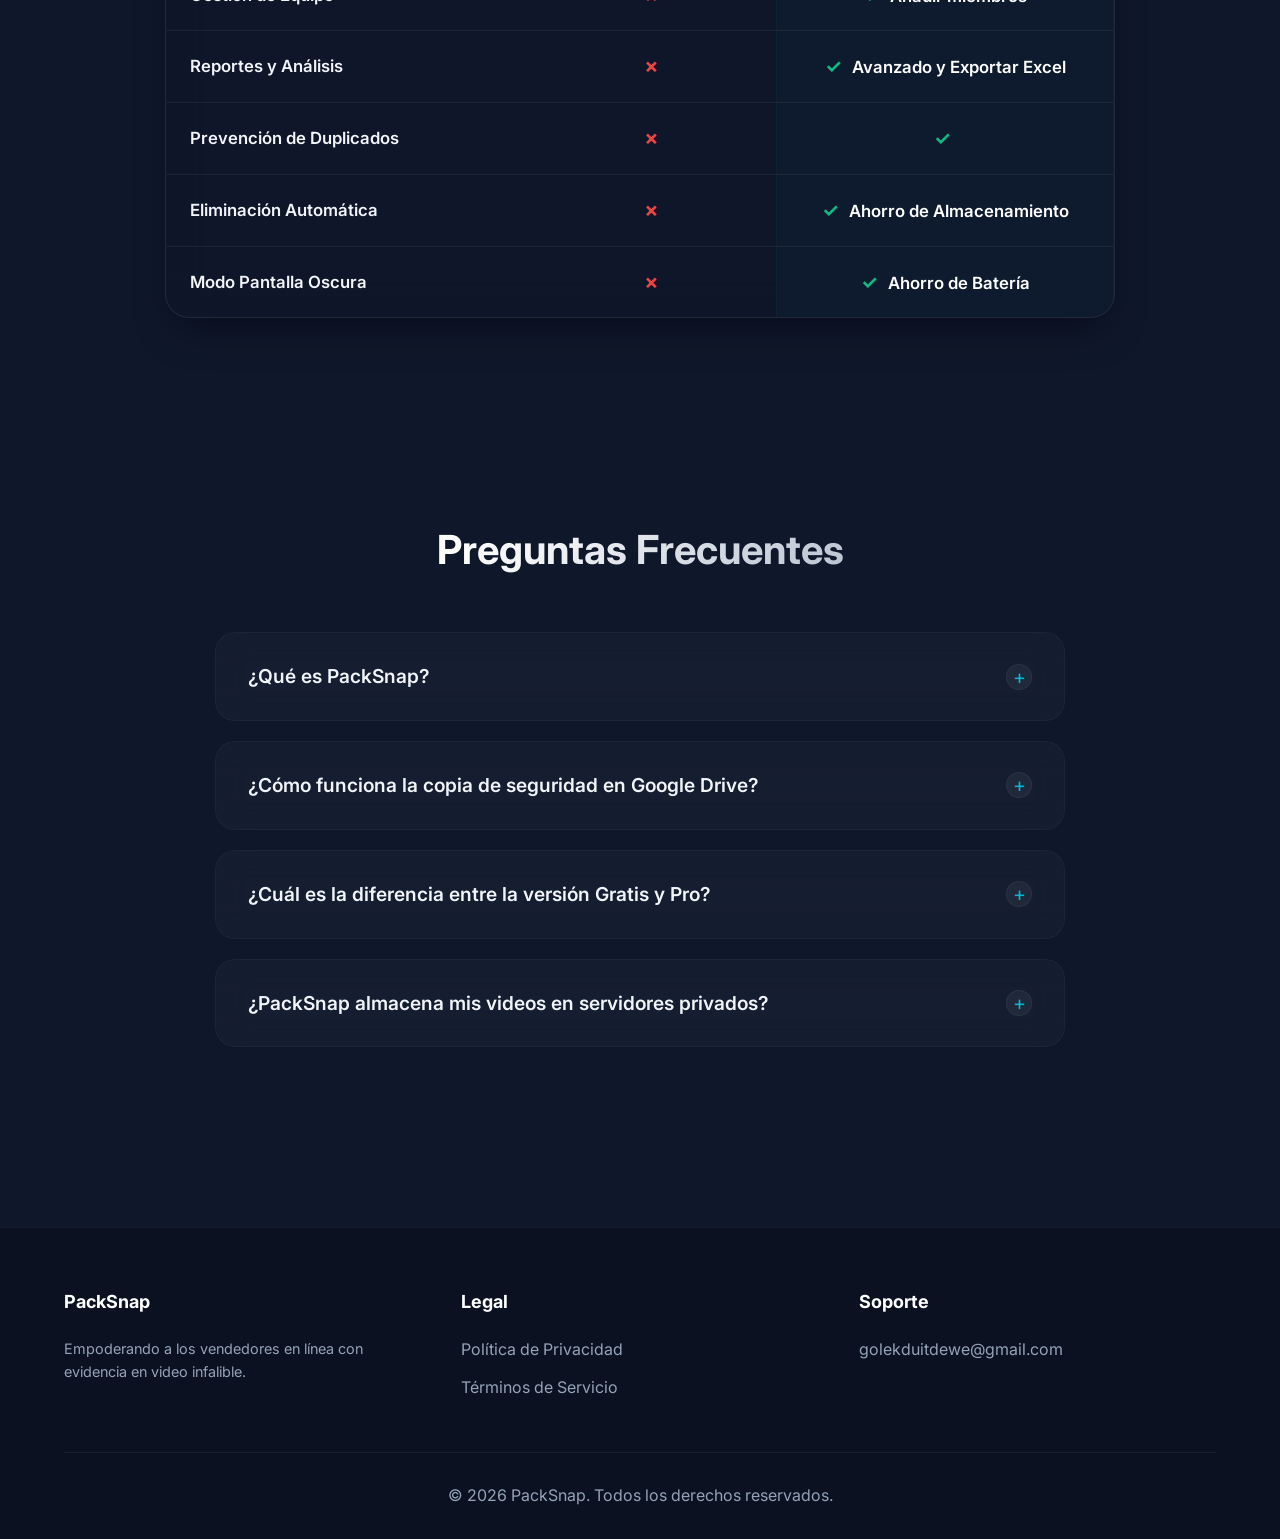
==== commit ce037792: "feat: add Google Drive Auto-Backup row to feature comparison table" ====
--- a/packsnap/es/index.html
+++ b/packsnap/es/index.html
@@ -224,6 +224,11 @@
                             <td class="feat-name" data-i18n="comp_f2_name">Resolución de Video</td>
                             <td class="free-cell" data-i18n="comp_f2_free">Estándar (480p)</td>
                             <td class="pro-cell" data-i18n="comp_f2_pro">HD y Full HD (1080p)</td>
+                        </tr>
+                        <tr>
+                            <td class="feat-name" data-i18n="comp_f11_name">Copia de Seguridad en Google Drive</td>
+                            <td class="free-cell" data-i18n="comp_f11_free"><span class='cross-icon'>✗</span></td>
+                            <td class="pro-cell" data-i18n="comp_f11_pro"><span class='check-icon'>✓</span></td>
                         </tr>
                         <tr>
                             <td class="feat-name" data-i18n="comp_f3_name">Anuncios</td>
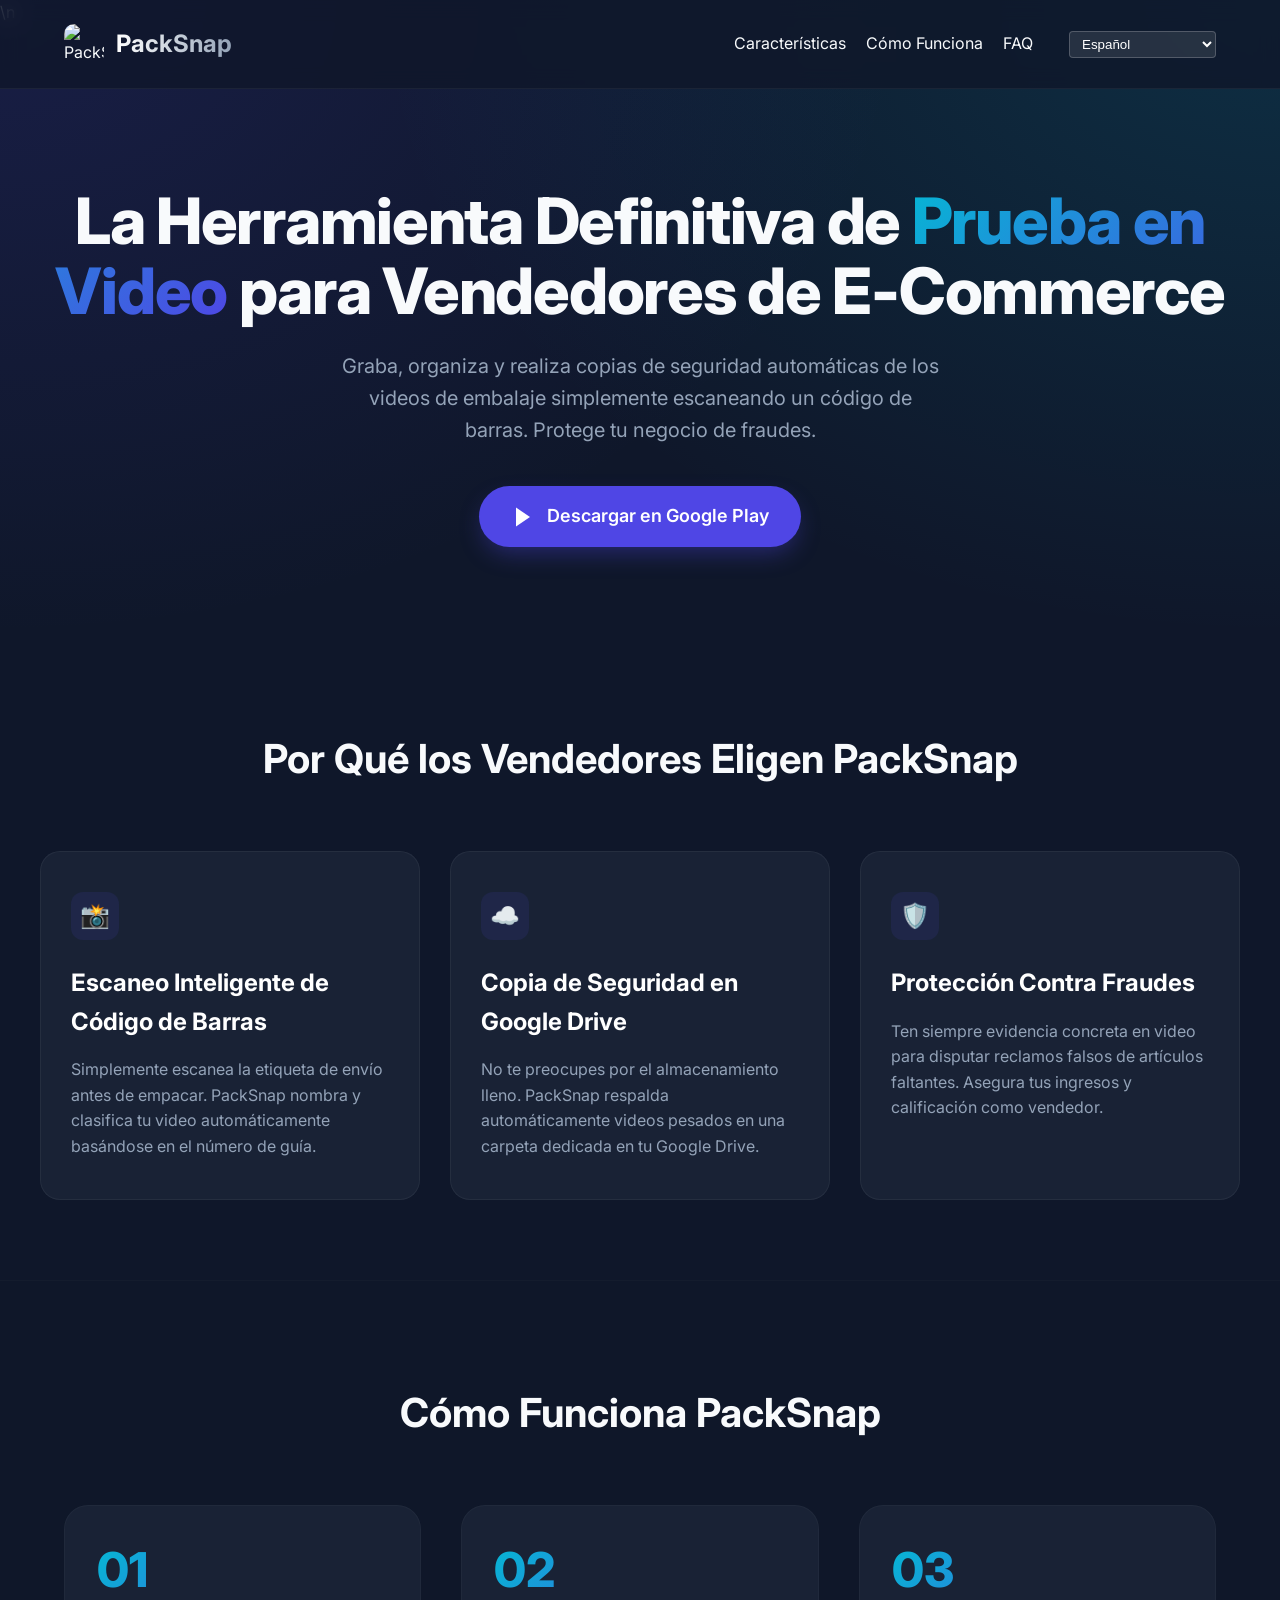
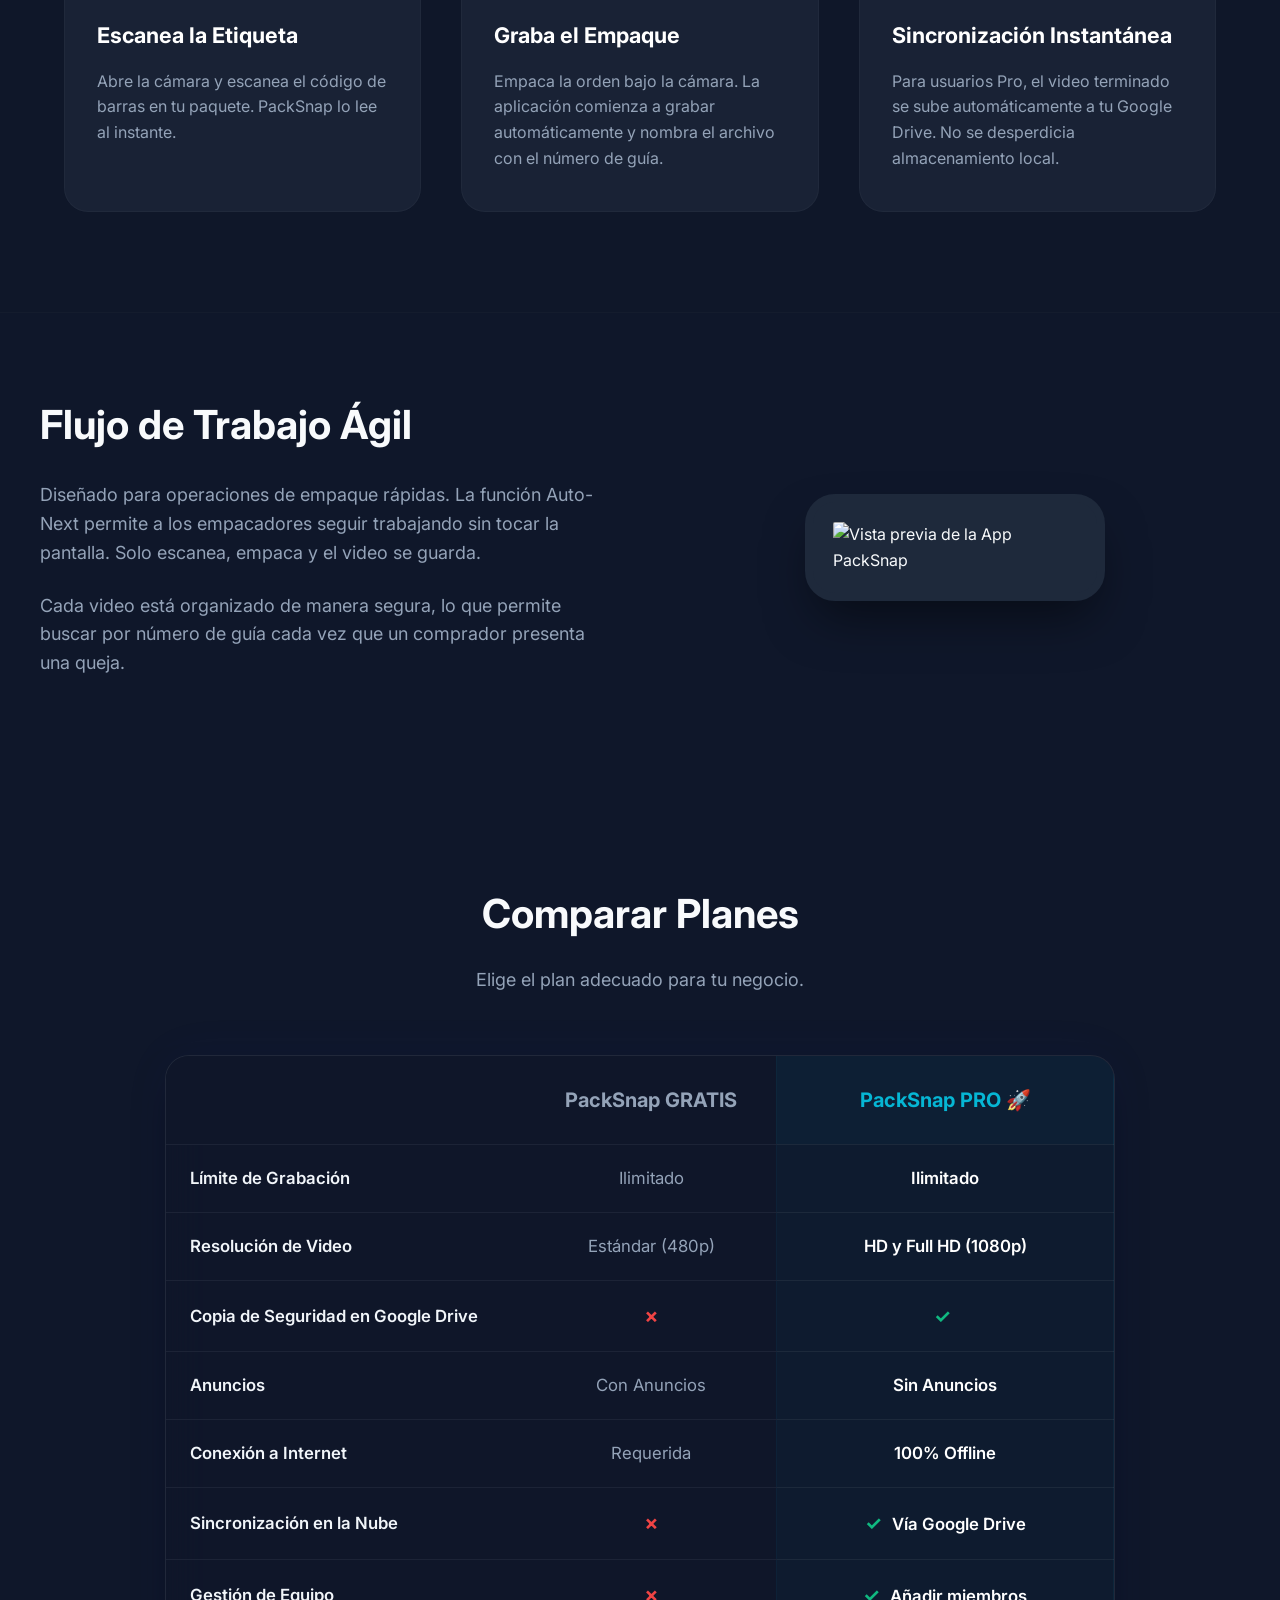
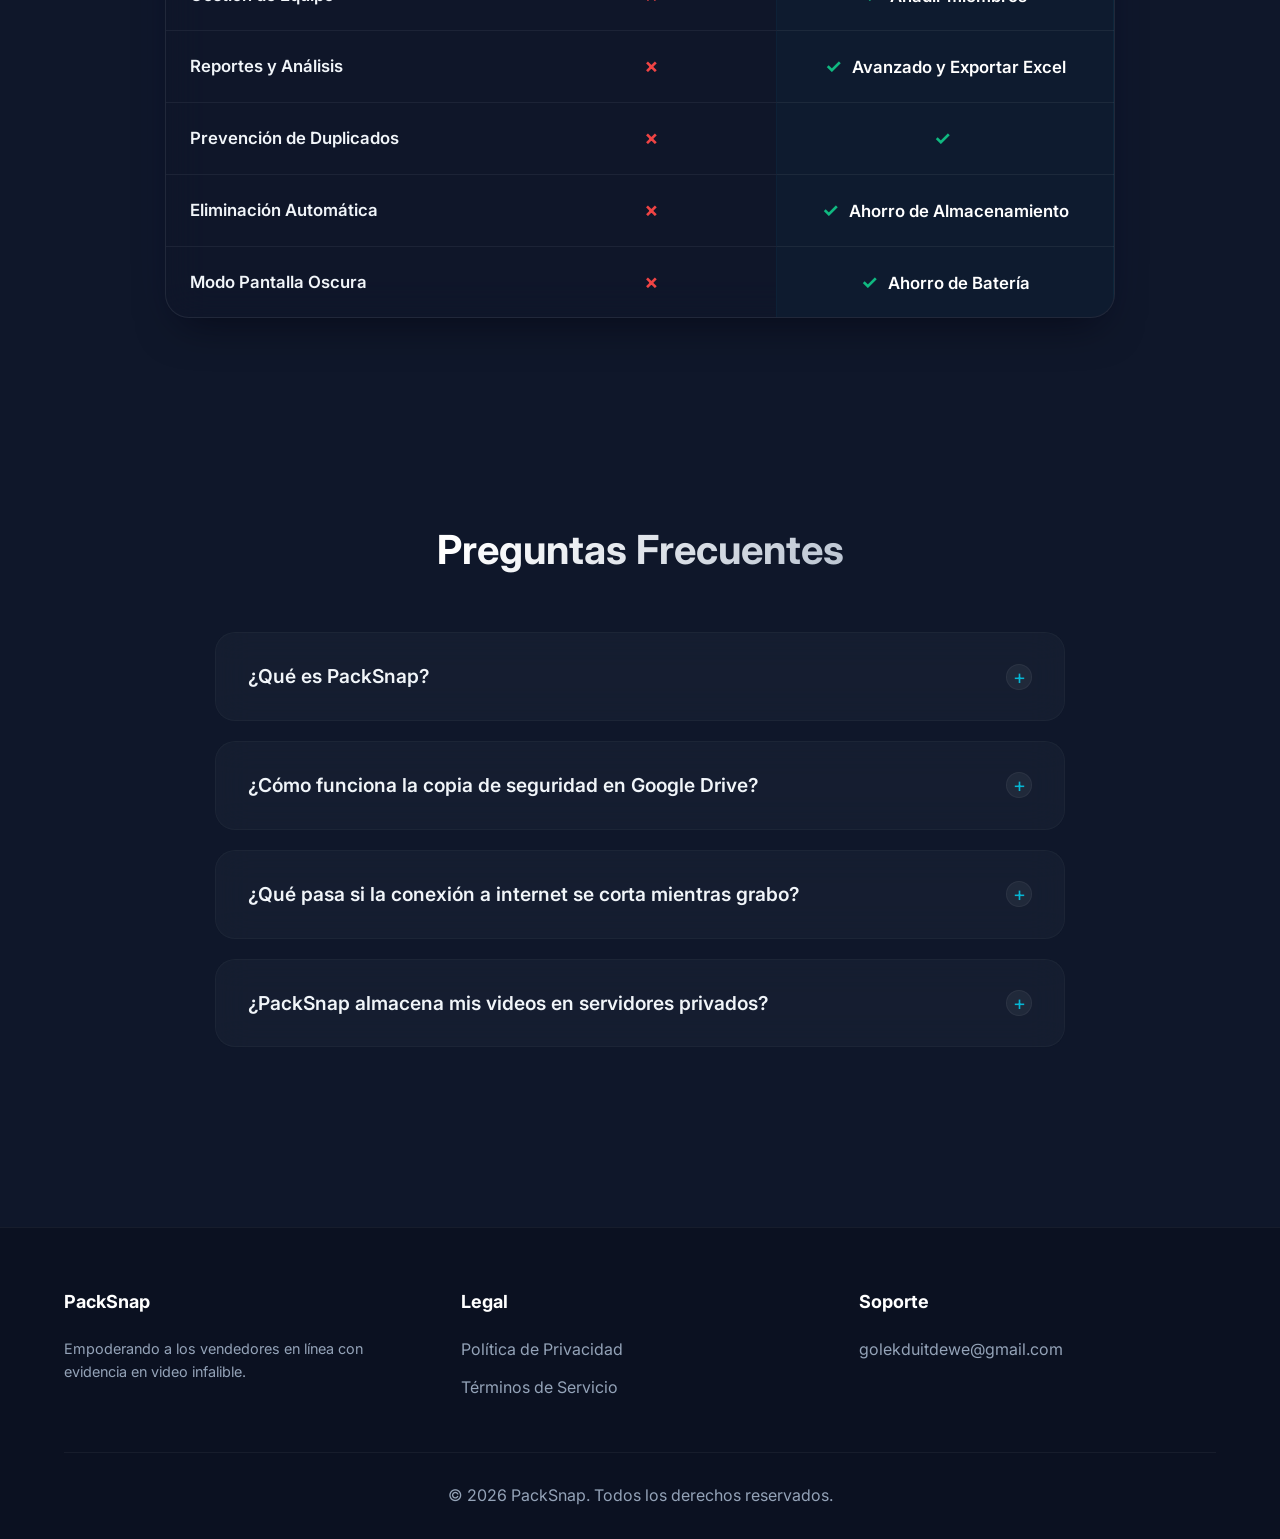
==== commit 3075693d: "feat: replace Free/Pro diff FAQ with internet disconnection handling FAQ with translations" ====
--- a/packsnap/es/index.html
+++ b/packsnap/es/index.html
@@ -82,10 +82,10 @@
     },
     {
       "@type": "Question",
-      "name": "¿Cuál es la diferencia entre la versión Gratis y Pro?",
+      "name": "¿Qué pasa si la conexión a internet se corta mientras grabo?",
       "acceptedAnswer": {
         "@type": "Answer",
-        "text": "La versión Gratis tiene anuncios y grabación local. La Pro no tiene anuncios, desbloquea respaldos en la nube, función Auto-Next, Auto-Dim, grabación silenciosa, bip fuerte, eliminación automática de archivos antiguos, gestión de equipos y reportes."
+        "text": "El video se seguirá grabando y guardando temporalmente en tu dispositivo. En cuanto se restablezca la conexión, PackSnap subirá el video automáticamente a la nube sin necesidad de volver a grabar. Ideal para almacenes con Wi-Fi inestable."
       }
     },
     {
@@ -290,8 +290,8 @@
                 </details>
 
                 <details class="faq-item">
-                    <summary data-i18n="faq_3_q">¿Cuál es la diferencia entre la versión Gratis y Pro?</summary>
-                    <p data-i18n="faq_3_a">La versión Gratis tiene anuncios y grabación local. La Pro no tiene anuncios, desbloquea respaldos en la nube, función Auto-Next, Auto-Dim, grabación silenciosa, bip fuerte, eliminación automática de archivos antiguos, gestión de equipos y reportes.</p>
+                    <summary data-i18n="faq_3_q">¿Qué pasa si la conexión a internet se corta mientras grabo?</summary>
+                    <p data-i18n="faq_3_a">El video se seguirá grabando y guardando temporalmente en tu dispositivo. En cuanto se restablezca la conexión, PackSnap subirá el video automáticamente a la nube sin necesidad de volver a grabar. Ideal para almacenes con Wi-Fi inestable.</p>
                 </details>
 
                 <details class="faq-item">
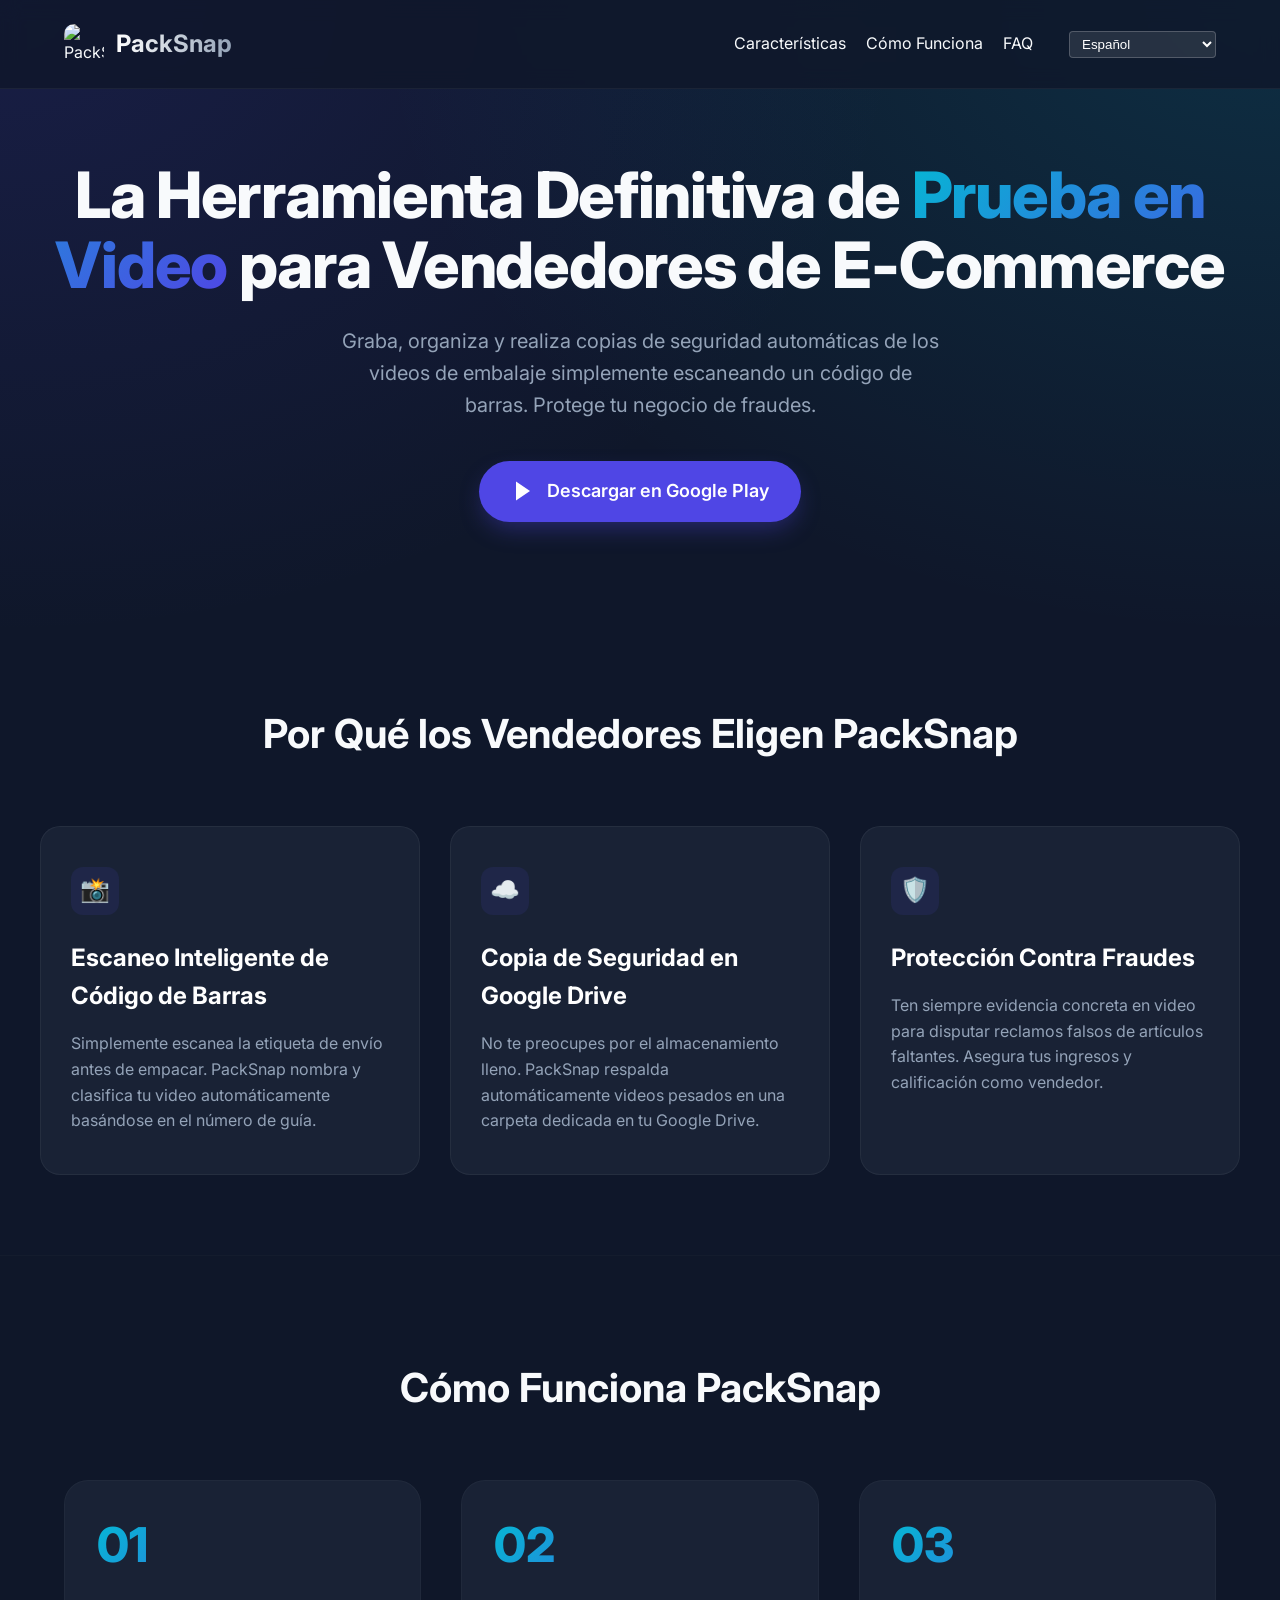
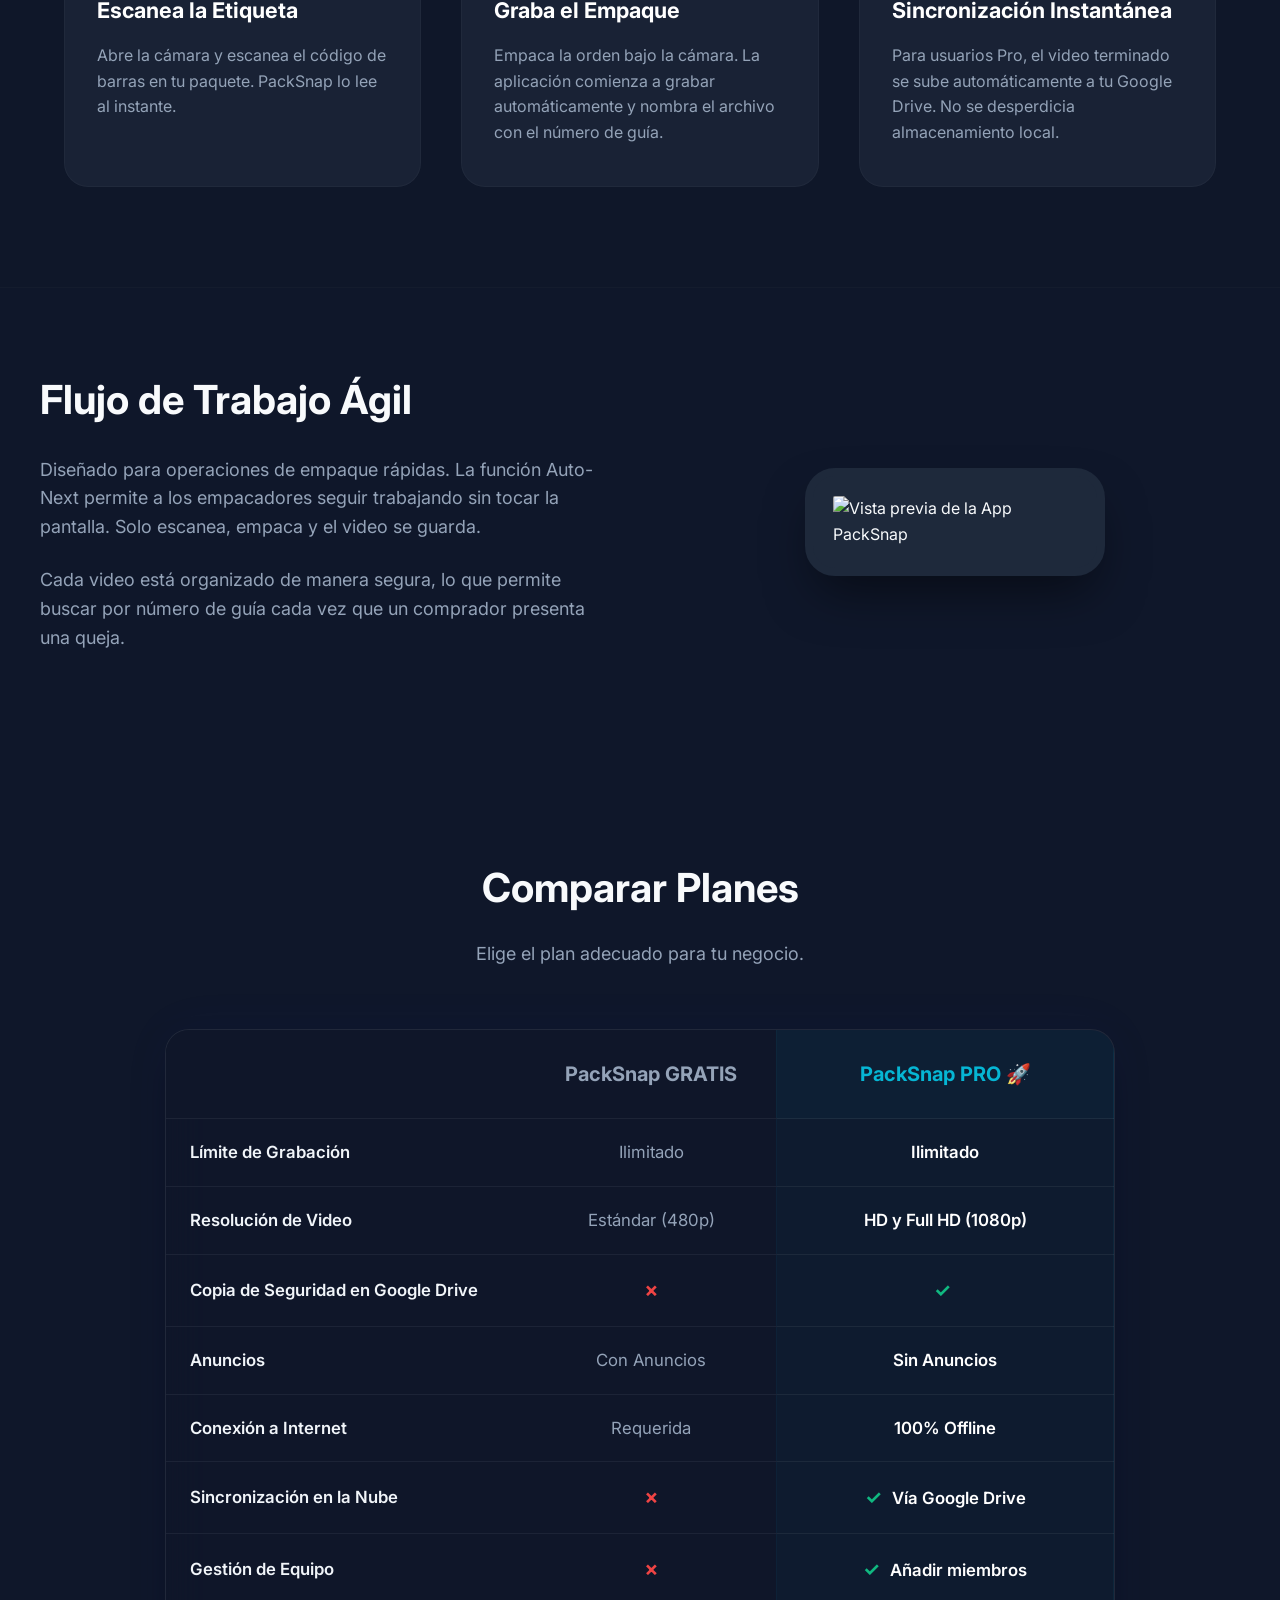
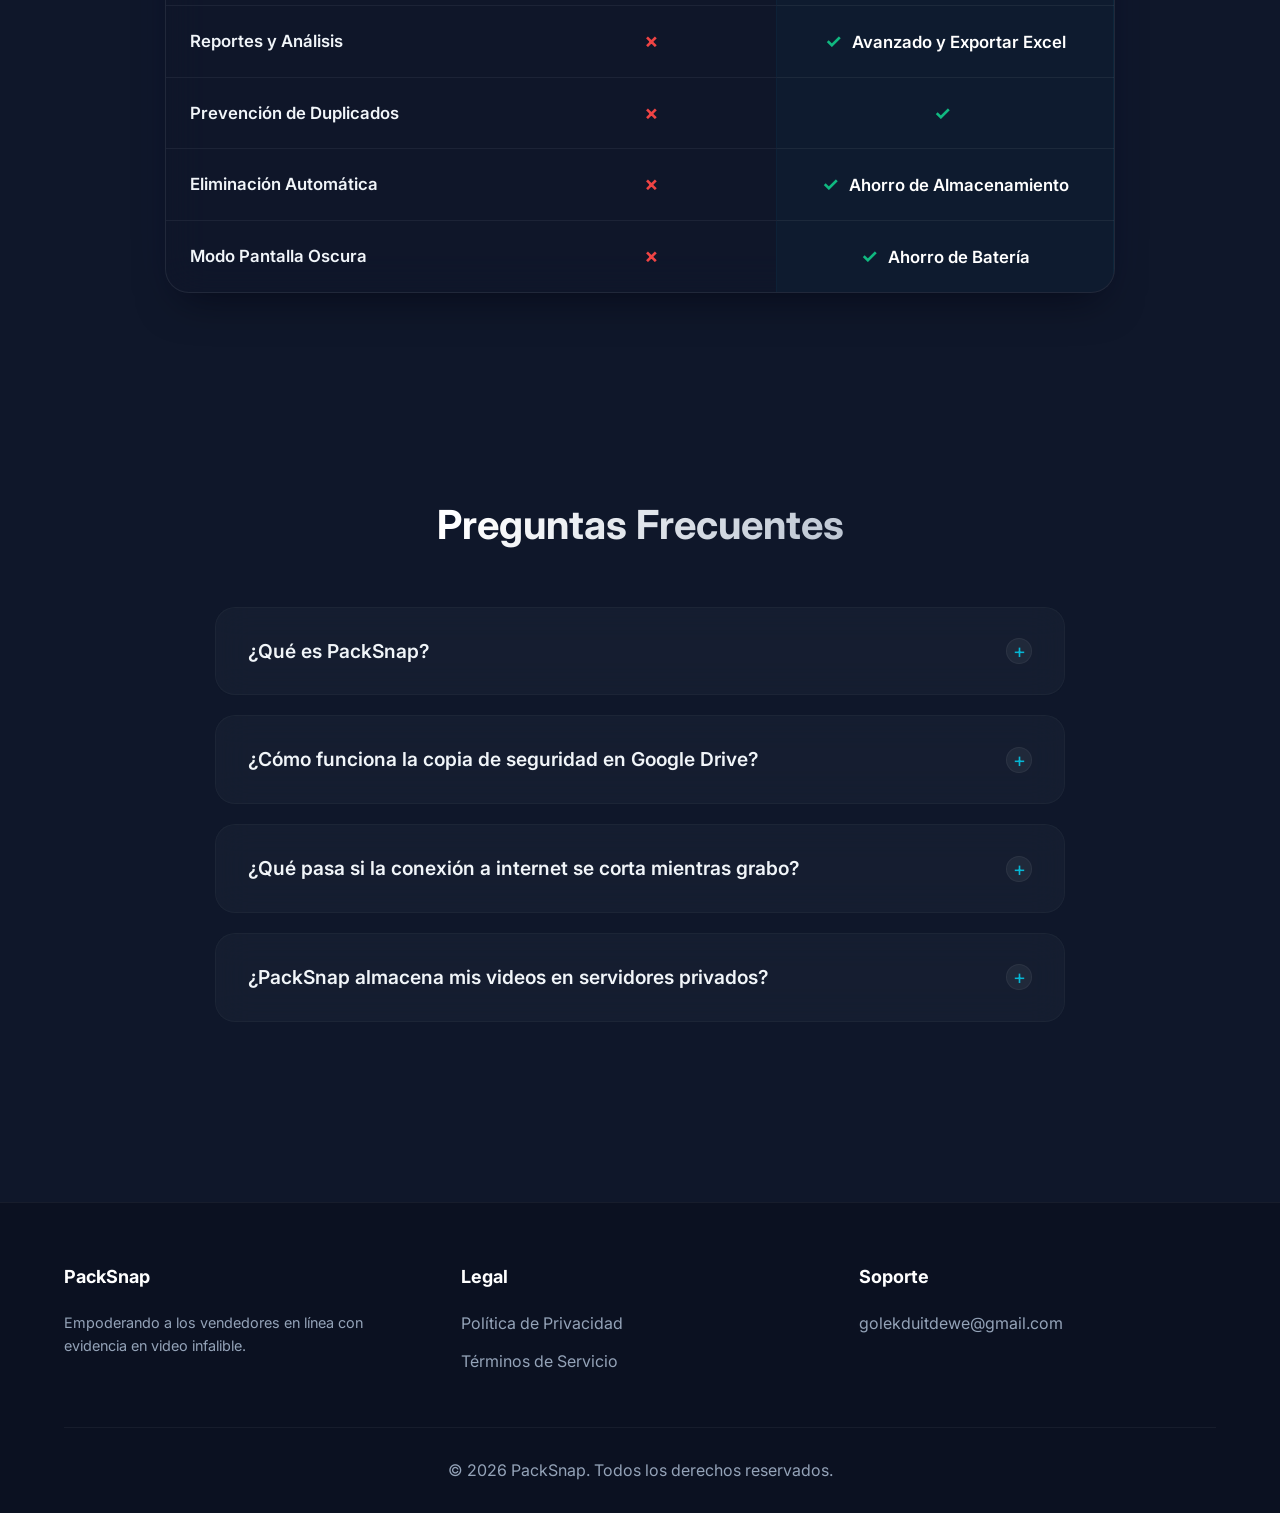
==== commit 2b03bfcf: "fix: resolve navbar navigation glitch by removing base tag and modifying asset paths directly" ====
--- a/packsnap/es/index.html
+++ b/packsnap/es/index.html
@@ -1,6 +1,6 @@
 <!DOCTYPE html>
 <html lang="es">
-<head>\n    <base href="../">
+<head>
     <meta charset="UTF-8">
     <meta name="viewport" content="width=device-width, initial-scale=1.0">
     <meta name="description" content="Graba, organiza y realiza copias de seguridad de videos de empaque fácilmente. Protege tu negocio en línea de reclamos fraudulentos.">
@@ -33,11 +33,11 @@
     <link rel="alternate" hreflang="x-default" href="https://g-graziano.github.io/packsnap/" />
 
     
-    <link rel="icon" type="image/png" href="logo.png">
-    <link rel="apple-touch-icon" href="icon-192.png">
-    <link rel="manifest" href="manifest.json">
+    <link rel="icon" type="image/png" href="../logo.png">
+    <link rel="apple-touch-icon" href="../icon-192.png">
+    <link rel="manifest" href="../manifest.json">
     <meta name="theme-color" content="#4f46ed">
-    <link rel="stylesheet" href="index.css">
+    <link rel="stylesheet" href="../index.css">
 
     <!-- JSON-LD for SEO -->
     <script type="application/ld+json">
@@ -105,7 +105,7 @@
     <header>
         <div class="container nav-content">
             <div class="logo-container">
-                <img src="logo.png" alt="PackSnap Logo" class="logo-img">
+                <img src="../logo.png" alt="PackSnap Logo" class="logo-img">
                 <div class="logo-text">PackSnap</div>
             </div>
             <nav style="display: flex; align-items: center; gap: 20px;">
@@ -195,7 +195,7 @@
             </div>
             <div class="showcase-image">
                 <!-- Using logo as a placeholder for mockup if actual app screenshots are missing -->
-                <img src="logo.png" alt="Vista previa de la App PackSnap" class="mockup" style="background:#1e293b; padding:20px; object-fit:contain;">
+                <img src="../logo.png" alt="Vista previa de la App PackSnap" class="mockup" style="background:#1e293b; padding:20px; object-fit:contain;">
             </div>
         </section>
 
@@ -312,8 +312,8 @@
                 <div class="footer-col">
                     <h4 data-i18n="footer_legal">Legal</h4>
                     <ul>
-                        <li><a href="privacy-policy.html" data-i18n="footer_privacy">Política de Privacidad</a></li>
-                        <li><a href="terms-of-service.html" data-i18n="footer_tos">Términos de Servicio</a></li>
+                        <li><a href="../privacy-policy.html" data-i18n="footer_privacy">Política de Privacidad</a></li>
+                        <li><a href="../terms-of-service.html" data-i18n="footer_tos">Términos de Servicio</a></li>
                     </ul>
                 </div>
                 <div class="footer-col">
@@ -329,6 +329,6 @@
         </div>
     </footer>
 
-    <script src="i18n.js"></script>
+    <script src="../i18n.js"></script>
 </body>
 </html>
--- a/packsnap/index.css
+++ b/packsnap/index.css
@@ -0,0 +1,609 @@
+@import url('https://fonts.googleapis.com/css2?family=Inter:wght@400;500;600;700;800&display=swap');
+
+:root {
+  --primary: #4F46E5;
+  --primary-hover: #4338CA;
+  --secondary: #06b6d4;
+  --bg-dark: #0f172a;
+  --card-bg: rgba(30, 41, 59, 0.7);
+  --text-main: #f8fafc;
+  --text-muted: #94a3b8;
+  --accent: #10b981;
+}
+
+* {
+  margin: 0;
+  padding: 0;
+  box-sizing: border-box;
+}
+
+body {
+  font-family: 'Inter', sans-serif;
+  background-color: var(--bg-dark);
+  color: var(--text-main);
+  line-height: 1.6;
+  overflow-x: hidden;
+  background-image: 
+    radial-gradient(at 0% 0%, rgba(79, 70, 229, 0.15) 0px, transparent 50%),
+    radial-gradient(at 100% 0%, rgba(6, 182, 212, 0.15) 0px, transparent 50%);
+  background-attachment: fixed;
+}
+
+a {
+  text-decoration: none;
+  color: inherit;
+}
+
+.container {
+  max-width: 1200px;
+  margin: 0 auto;
+  padding: 0 24px;
+}
+
+/* Header */
+header {
+  padding: 24px 0;
+  position: fixed;
+  width: 100%;
+  top: 0;
+  z-index: 100;
+  backdrop-filter: blur(10px);
+  -webkit-backdrop-filter: blur(10px);
+  border-bottom: 1px solid rgba(255, 255, 255, 0.05);
+  background: rgba(15, 23, 42, 0.8);
+}
+
+.nav-content {
+  display: flex;
+  justify-content: space-between;
+  align-items: center;
+}
+
+.logo-container {
+  display: flex;
+  align-items: center;
+  gap: 12px;
+}
+
+.logo-img {
+  width: 40px;
+  height: 40px;
+  border-radius: 10px;
+}
+
+.logo-text {
+  font-size: 1.5rem;
+  font-weight: 700;
+  background: linear-gradient(to right, #fff, #94a3b8);
+  -webkit-background-clip: text;
+  -webkit-text-fill-color: transparent;
+}
+
+/* Hero Section */
+.hero {
+  padding: 160px 0 100px;
+  text-align: center;
+  position: relative;
+}
+
+.hero h1 {
+  font-size: clamp(3rem, 5vw, 4.5rem);
+  font-weight: 800;
+  line-height: 1.1;
+  margin-bottom: 24px;
+  letter-spacing: -0.02em;
+}
+
+.hero h1 span {
+  background: linear-gradient(135deg, var(--secondary), var(--primary));
+  -webkit-background-clip: text;
+  -webkit-text-fill-color: transparent;
+}
+
+.hero p {
+  font-size: 1.25rem;
+  color: var(--text-muted);
+  max-width: 600px;
+  margin: 0 auto 40px;
+}
+
+.cta-button {
+  display: inline-flex;
+  align-items: center;
+  gap: 12px;
+  background: var(--primary);
+  color: white;
+  padding: 16px 32px;
+  border-radius: 9999px;
+  font-weight: 600;
+  font-size: 1.125rem;
+  transition: all 0.3s ease;
+  box-shadow: 0 10px 25px -5px rgba(79, 70, 229, 0.4);
+}
+
+.cta-button:hover {
+  background: var(--primary-hover);
+  transform: translateY(-2px);
+  box-shadow: 0 20px 25px -5px rgba(79, 70, 229, 0.5);
+}
+
+.cta-icon {
+  width: 24px;
+  height: 24px;
+  fill: currentColor;
+}
+
+/* Features */
+.features {
+  padding: 80px 0;
+}
+
+.section-title {
+  text-align: center;
+  font-size: 2.5rem;
+  margin-bottom: 60px;
+  font-weight: 700;
+}
+
+.features-grid {
+  display: grid;
+  grid-template-columns: repeat(auto-fit, minmax(300px, 1fr));
+  gap: 30px;
+}
+
+.feature-card {
+  background: var(--card-bg);
+  padding: 40px 30px;
+  border-radius: 20px;
+  border: 1px solid rgba(255, 255, 255, 0.05);
+  backdrop-filter: blur(10px);
+  transition: transform 0.3s ease, border-color 0.3s ease;
+}
+
+.feature-card:hover {
+  transform: translateY(-5px);
+  border-color: rgba(255, 255, 255, 0.15);
+}
+
+.feature-icon {
+  width: 48px;
+  height: 48px;
+  background: rgba(79, 70, 229, 0.1);
+  border-radius: 12px;
+  display: flex;
+  align-items: center;
+  justify-content: center;
+  margin-bottom: 24px;
+  color: var(--secondary);
+  font-size: 1.5rem;
+}
+
+.feature-card h3 {
+  font-size: 1.5rem;
+  margin-bottom: 16px;
+  color: #fff;
+}
+
+.feature-card p {
+  color: var(--text-muted);
+}
+
+/* App Showcase */
+.showcase {
+  padding: 80px 0;
+  display: flex;
+  align-items: center;
+  justify-content: space-between;
+  gap: 60px;
+}
+
+.showcase-text {
+  flex: 1;
+}
+
+.showcase-text h2 {
+  font-size: 2.5rem;
+  margin-bottom: 24px;
+}
+
+.showcase-text p {
+  color: var(--text-muted);
+  font-size: 1.125rem;
+  margin-bottom: 24px;
+}
+
+.showcase-image {
+  flex: 1;
+  position: relative;
+  display: flex;
+  justify-content: center;
+}
+
+.mockup {
+  width: 100%;
+  max-width: 300px;
+  border-radius: 30px;
+  box-shadow: 0 25px 50px -12px rgba(0, 0, 0, 0.5);
+  border: 8px solid #1e293b;
+}
+
+/* Footer */
+footer {
+  border-top: 1px solid rgba(255, 255, 255, 0.05);
+  padding: 60px 0 30px;
+  margin-top: 80px;
+  background: #0b1121;
+}
+
+.footer-content {
+  display: grid;
+  grid-template-columns: repeat(auto-fit, minmax(200px, 1fr));
+  gap: 40px;
+  margin-bottom: 40px;
+}
+
+.footer-col h4 {
+  color: #fff;
+  margin-bottom: 20px;
+  font-size: 1.125rem;
+}
+
+.footer-col ul {
+  list-style: none;
+}
+
+.footer-col ul li {
+  margin-bottom: 12px;
+}
+
+.footer-col a {
+  color: var(--text-muted);
+  transition: color 0.2s;
+}
+
+.footer-col a:hover {
+  color: #fff;
+}
+
+.footer-bottom {
+  text-align: center;
+  color: var(--text-muted);
+  padding-top: 30px;
+  border-top: 1px solid rgba(255, 255, 255, 0.05);
+}
+
+@media (max-width: 768px) {
+  .showcase {
+    flex-direction: column;
+    text-align: center;
+  }
+  .hero {
+    padding: 120px 0 60px;
+  }
+}
+
+.legal-content {
+  padding: 120px 0 80px;
+  max-width: 800px;
+  margin: 0 auto;
+}
+
+.legal-content h1 {
+  font-size: 2.5rem;
+  font-weight: 800;
+  margin-bottom: 8px;
+  background: linear-gradient(135deg, var(--secondary), var(--primary));
+  -webkit-background-clip: text;
+  -webkit-text-fill-color: transparent;
+}
+
+.legal-content p.date {
+  color: var(--text-muted);
+  margin-bottom: 40px;
+}
+
+.legal-content h2 {
+  font-size: 1.5rem;
+  color: #fff;
+  margin-top: 40px;
+  margin-bottom: 16px;
+  font-weight: 700;
+}
+
+.legal-content p {
+  color: var(--text-muted);
+  margin-bottom: 20px;
+  font-size: 1.05rem;
+}
+
+.legal-content ul {
+  padding-left: 20px;
+  margin-bottom: 24px;
+}
+
+.legal-content ul li {
+  color: var(--text-muted);
+  margin-bottom: 12px;
+  list-style-type: disc;
+}
+
+/* FAQ Accordion */
+.faq {
+  padding: 100px 0;
+  max-width: 850px;
+  margin: 0 auto;
+}
+
+.faq .section-title {
+  background: linear-gradient(135deg, #fff 30%, var(--text-muted) 100%);
+  -webkit-background-clip: text;
+  -webkit-text-fill-color: transparent;
+  margin-bottom: 50px;
+}
+
+.faq-list {
+  display: flex;
+  flex-direction: column;
+  gap: 20px;
+}
+
+.faq-item {
+  background: rgba(30, 41, 59, 0.4);
+  border: 1px solid rgba(255, 255, 255, 0.03);
+  border-radius: 20px;
+  overflow: hidden;
+  backdrop-filter: blur(16px);
+  -webkit-backdrop-filter: blur(16px);
+  transition: all 0.4s cubic-bezier(0.16, 1, 0.3, 1);
+}
+
+.faq-item:hover {
+  border-color: rgba(6, 182, 212, 0.3);
+  background: rgba(30, 41, 59, 0.6);
+  box-shadow: 0 10px 30px -10px rgba(6, 182, 212, 0.1);
+}
+
+.faq-item[open] {
+  border-color: rgba(79, 70, 229, 0.4);
+  background: rgba(30, 41, 59, 0.8);
+  box-shadow: 0 20px 40px -15px rgba(79, 70, 229, 0.2);
+}
+
+.faq-item summary {
+  padding: 28px 32px;
+  font-size: 1.2rem;
+  font-weight: 600;
+  color: #f1f5f9;
+  cursor: pointer;
+  list-style: none;
+  display: flex;
+  justify-content: space-between;
+  align-items: center;
+  user-select: none;
+}
+
+/* Hide default arrow */
+.faq-item summary::-webkit-details-marker {
+  display: none;
+}
+
+.faq-item summary::after {
+  content: '';
+  width: 24px;
+  height: 24px;
+  display: flex;
+  align-items: center;
+  justify-content: center;
+  background: rgba(255, 255, 255, 0.05);
+  border-radius: 50%;
+  color: var(--secondary);
+  font-size: 1.25rem;
+  font-weight: 400;
+  transition: all 0.3s ease;
+  border: 1px solid rgba(255, 255, 255, 0.05);
+}
+
+.faq-item summary::after {
+  content: '+';
+}
+
+.faq-item[open] summary::after {
+  content: '−';
+  background: var(--primary);
+  color: #fff;
+  border-color: transparent;
+  transform: rotate(180deg);
+}
+
+.faq-item p {
+  padding: 0 32px 28px 32px;
+  color: var(--text-muted);
+  line-height: 1.7;
+  font-size: 1.05rem;
+  animation: faqFadeIn 0.4s ease-out;
+  border-top: 1px solid rgba(255, 255, 255, 0.03);
+  margin-top: -8px;
+  padding-top: 20px;
+}
+
+@keyframes faqFadeIn {
+  from {
+    opacity: 0;
+    transform: translateY(-8px);
+  }
+  to {
+    opacity: 1;
+    transform: translateY(0);
+  }
+}
+
+/* How It Works Steps */
+.how-it-works {
+  padding: 100px 0;
+  background: rgba(15, 23, 42, 0.4);
+  border-top: 1px solid rgba(255, 255, 255, 0.02);
+  border-bottom: 1px solid rgba(255, 255, 255, 0.02);
+}
+
+.steps-grid {
+  display: grid;
+  grid-template-columns: repeat(auto-fit, minmax(280px, 1fr));
+  gap: 40px;
+  position: relative;
+}
+
+.step-card {
+  background: var(--card-bg);
+  border: 1px solid rgba(255, 255, 255, 0.03);
+  border-radius: 24px;
+  padding: 40px 32px;
+  backdrop-filter: blur(10px);
+  transition: all 0.3s ease;
+  position: relative;
+}
+
+.step-card:hover {
+  transform: translateY(-5px);
+  border-color: rgba(6, 182, 212, 0.2);
+}
+
+.step-number {
+  font-size: 3rem;
+  font-weight: 800;
+  background: linear-gradient(135deg, var(--secondary), var(--primary));
+  -webkit-background-clip: text;
+  -webkit-text-fill-color: transparent;
+  line-height: 1;
+  margin-bottom: 24px;
+}
+
+.step-card h3 {
+  font-size: 1.35rem;
+  color: #fff;
+  margin-bottom: 16px;
+  font-weight: 700;
+}
+
+.step-card p {
+  color: var(--text-muted);
+  line-height: 1.6;
+}
+
+/* Pricing / Comparison */
+.pricing {
+  padding: 100px 0;
+  position: relative;
+}
+
+.pricing-header {
+  text-align: center;
+  margin-bottom: 60px;
+}
+
+.pricing-header .section-subtitle {
+  color: var(--text-muted);
+  font-size: 1.125rem;
+  margin-top: -40px;
+}
+
+.comparison-table-wrapper {
+  overflow-x: auto;
+  max-width: 950px;
+  margin: 0 auto;
+  background: rgba(15, 23, 42, 0.6);
+  border-radius: 24px;
+  border: 1px solid rgba(255, 255, 255, 0.08);
+  box-shadow: 0 20px 40px -15px rgba(0, 0, 0, 0.5), 
+              0 0 50px 0px rgba(79, 70, 229, 0.05);
+  backdrop-filter: blur(20px);
+  -webkit-backdrop-filter: blur(20px);
+}
+
+.comparison-table {
+  width: 100%;
+  border-collapse: collapse;
+  text-align: center;
+}
+
+.comparison-table th,
+.comparison-table td {
+  padding: 20px 24px;
+  border-bottom: 1px solid rgba(255, 255, 255, 0.06);
+  font-size: 1.05rem;
+  transition: background-color 0.2s ease;
+}
+
+.comparison-table th {
+  font-size: 1.25rem;
+  font-weight: 700;
+  color: #fff;
+  padding: 28px 24px;
+  background: rgba(15, 23, 42, 0.8);
+}
+
+.comparison-table th.plan-free {
+  color: #94a3b8;
+}
+
+.comparison-table th.plan-pro {
+  color: var(--secondary);
+  background: rgba(6, 182, 212, 0.06);
+  border-left: 1px solid rgba(6, 182, 212, 0.1);
+  border-right: 1px solid rgba(6, 182, 212, 0.1);
+}
+
+.comparison-table td.feat-name {
+  color: #f1f5f9;
+  font-weight: 600;
+  text-align: left;
+  width: 38%;
+}
+
+.comparison-table td.free-cell {
+  color: var(--text-muted);
+}
+
+.comparison-table td.pro-cell {
+  background: rgba(6, 182, 212, 0.03);
+  font-weight: 600;
+  color: #fff;
+  border-left: 1px solid rgba(6, 182, 212, 0.08);
+  border-right: 1px solid rgba(6, 182, 212, 0.08);
+}
+
+.comparison-table tr:hover td {
+  background-color: rgba(255, 255, 255, 0.02);
+}
+
+.comparison-table tr:hover td.pro-cell {
+  background-color: rgba(6, 182, 212, 0.05);
+}
+
+.comparison-table tr:last-child td {
+  border-bottom: none;
+}
+
+/* Custom indicator styles */
+.check-icon {
+  color: #10b981;
+  font-weight: bold;
+  font-size: 1.2rem;
+  margin-right: 6px;
+}
+
+.cross-icon {
+  color: #ef4444;
+  font-weight: bold;
+  font-size: 1.2rem;
+}
+
+@media (max-width: 768px) {
+  .comparison-table th, 
+  .comparison-table td {
+    padding: 16px 12px;
+    font-size: 0.95rem;
+  }
+  .comparison-table td.feat-name {
+    width: 45%;
+  }
+}
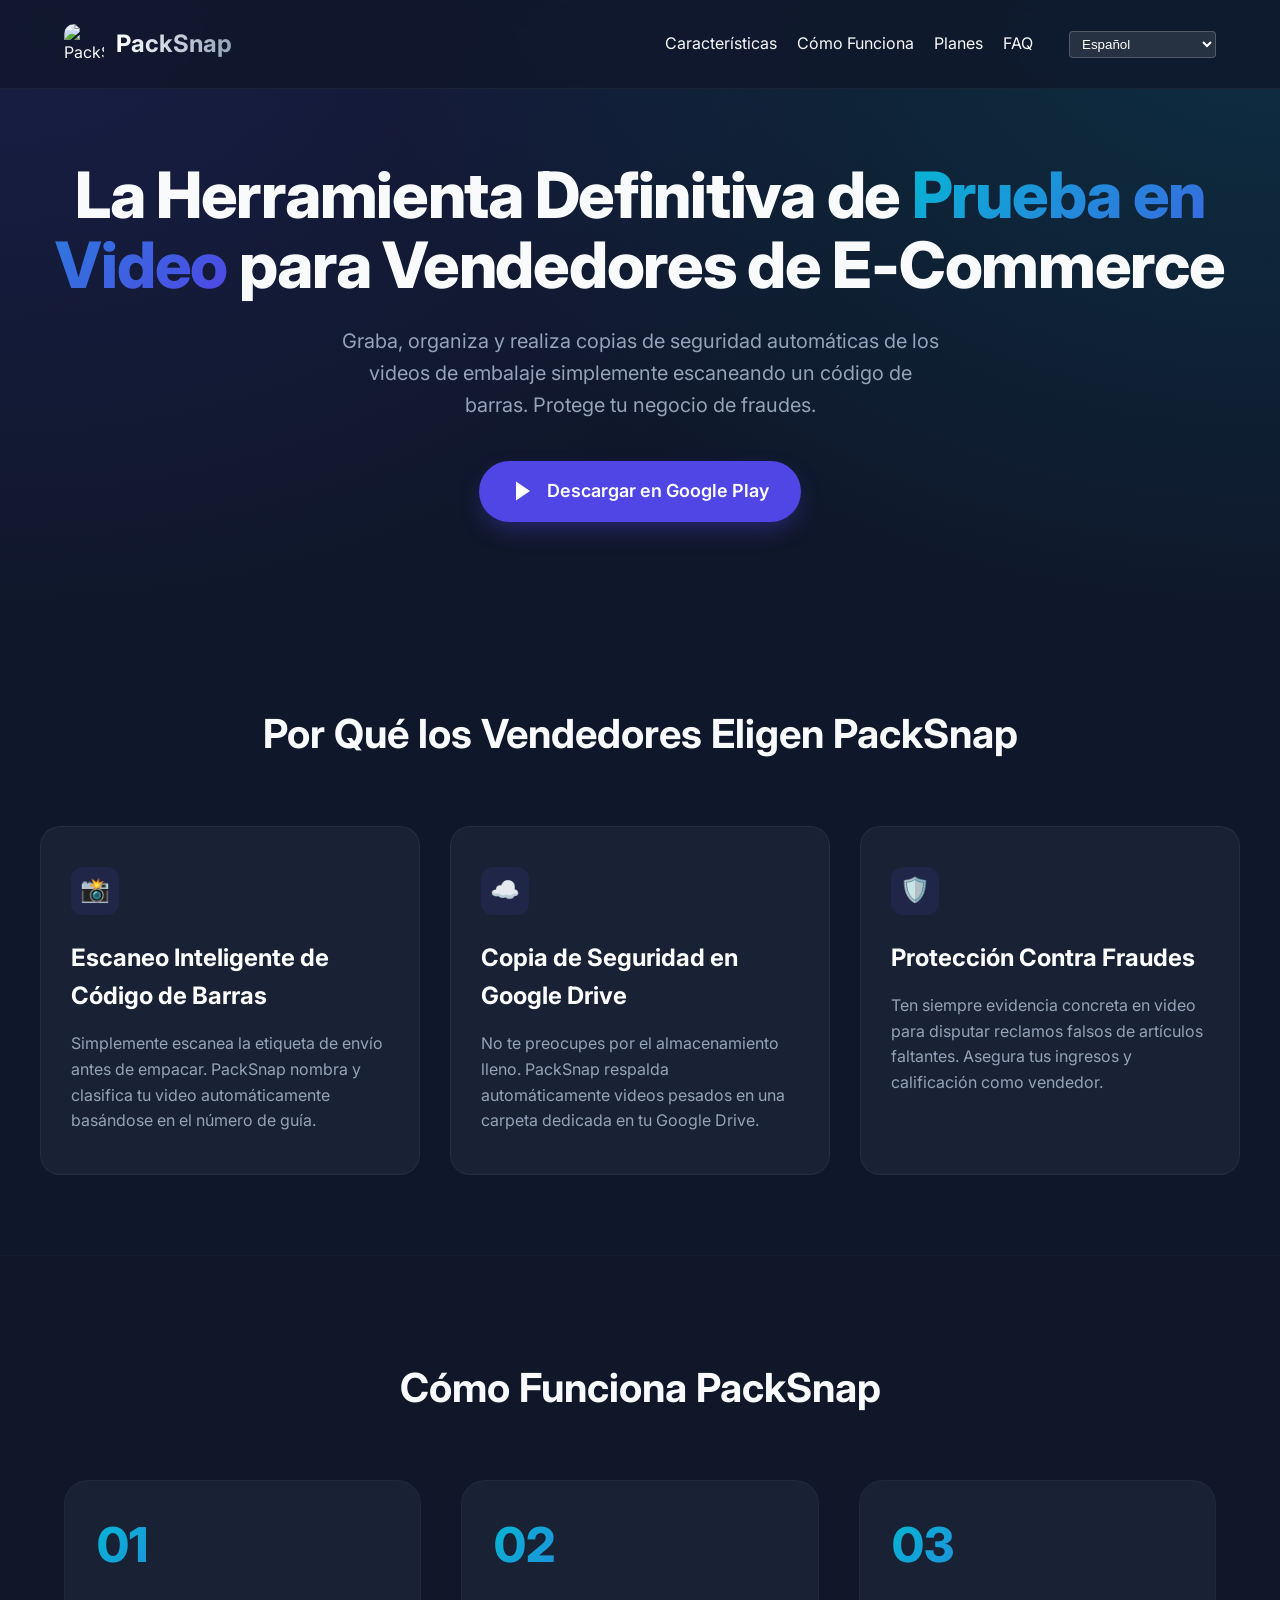
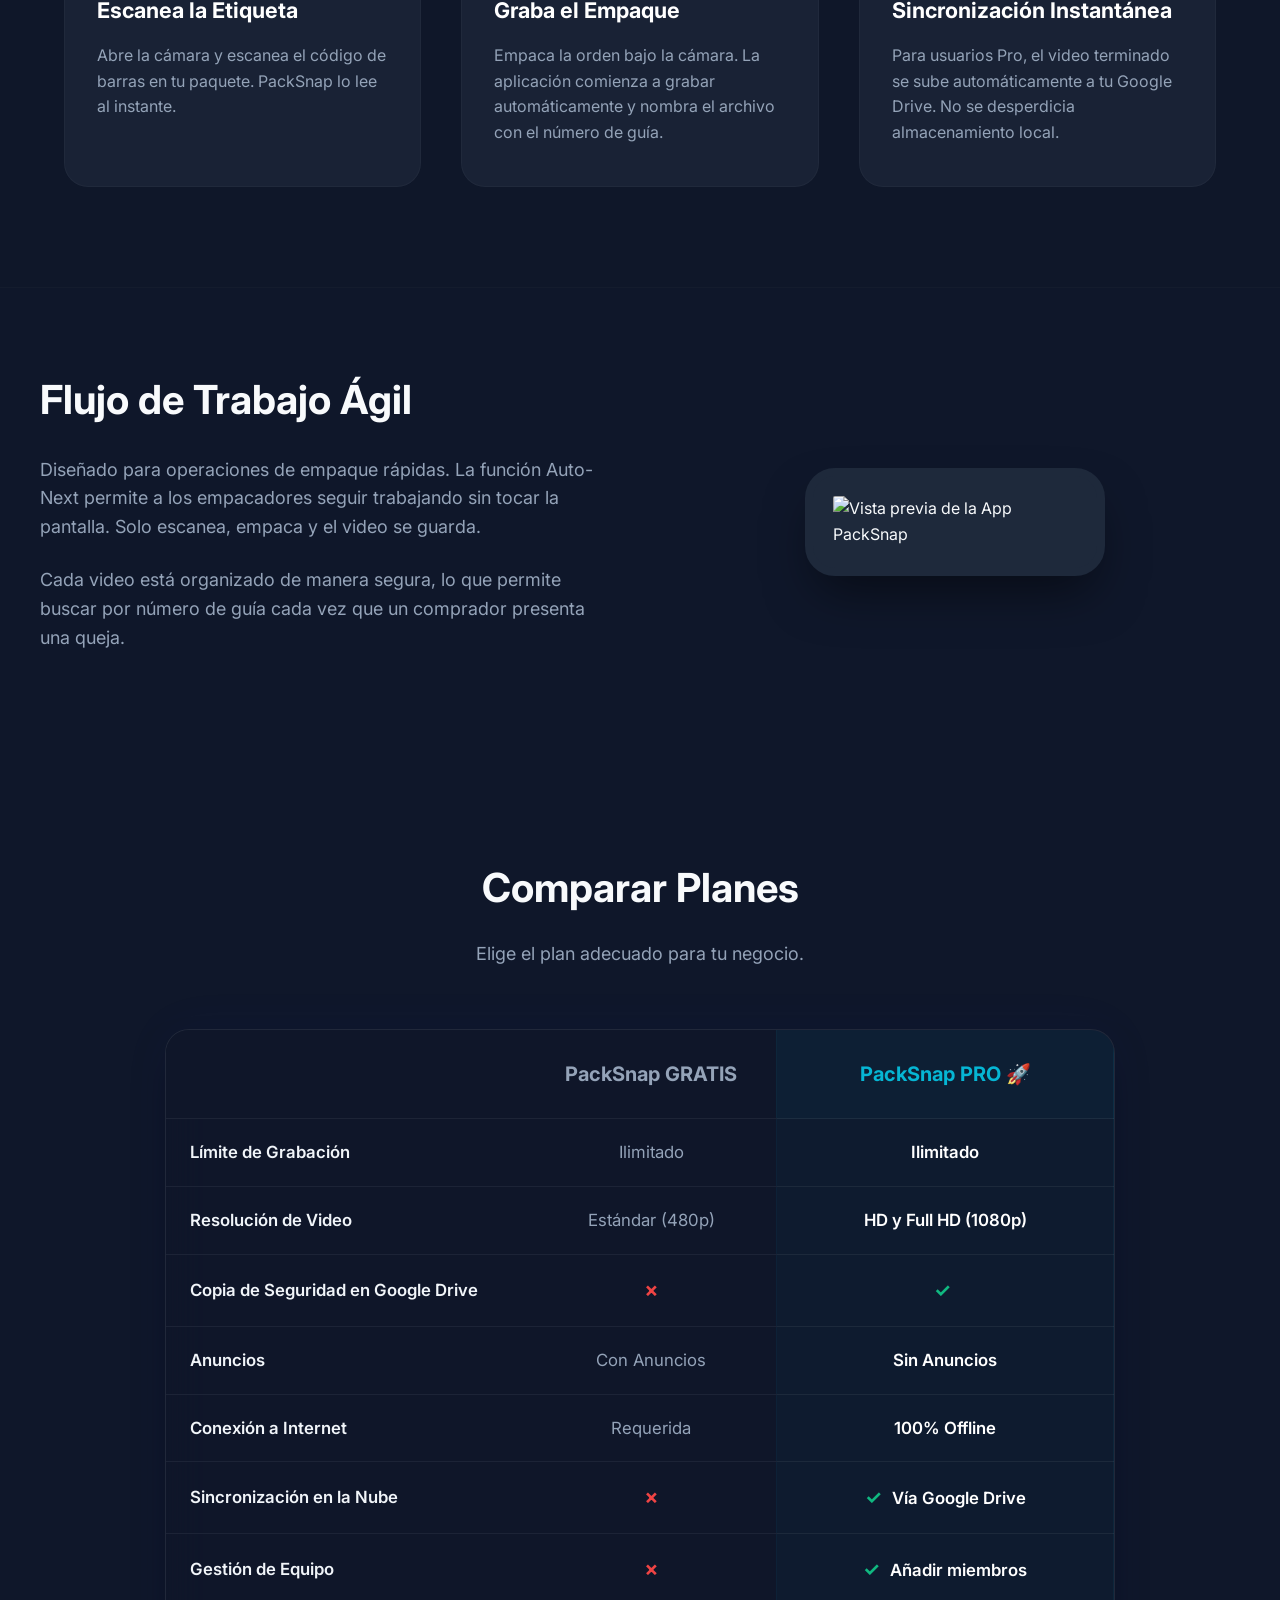
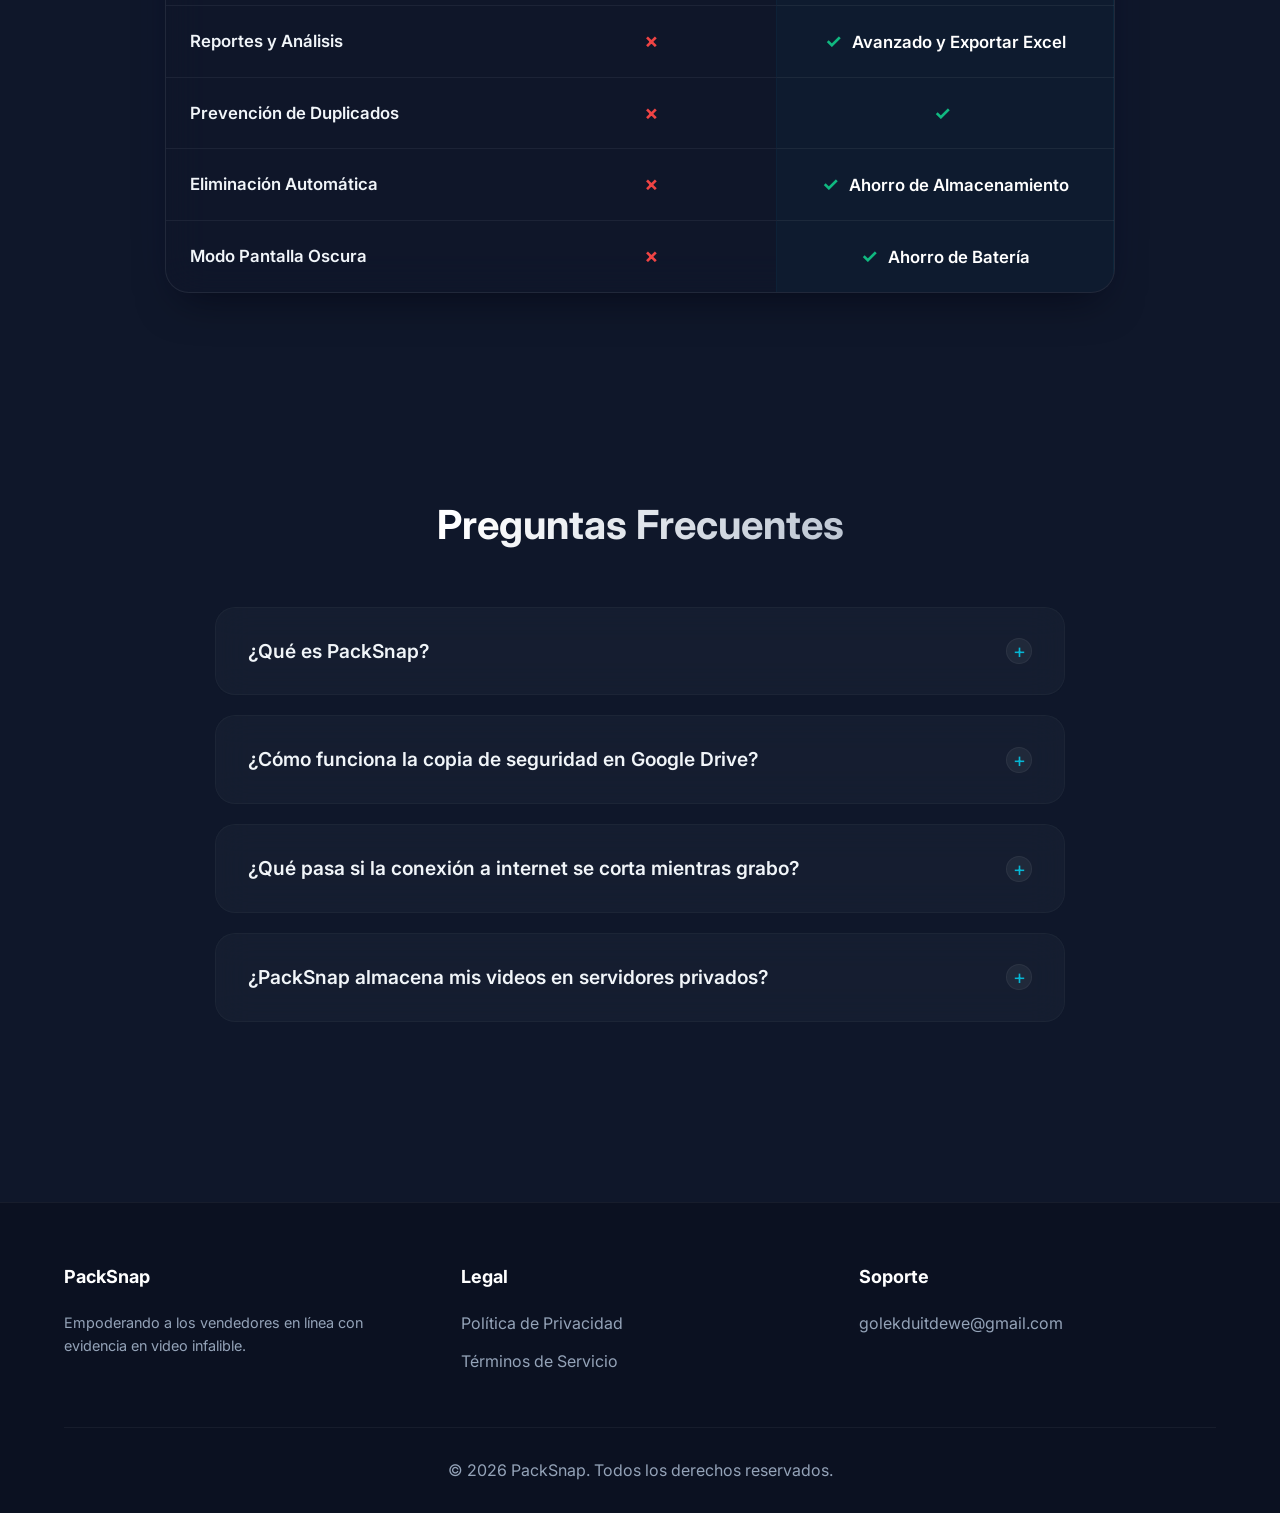
==== commit 1c174eb7: "feat: add Pricing link to navbar with multi-language support" ====
--- a/packsnap/es/index.html
+++ b/packsnap/es/index.html
@@ -111,6 +111,7 @@
             <nav style="display: flex; align-items: center; gap: 20px;">
                 <a href="#features" data-i18n="nav_features">Características</a>
                 <a href="#how-it-works" data-i18n="nav_how_it_works">Cómo Funciona</a>
+                <a href="#pricing" data-i18n="nav_pricing">Planes</a>
                 <a href="#faq" data-i18n="nav_faq">FAQ</a>
                 <select id="language-select" aria-label="Seleccionar idioma" style="background: rgba(255, 255, 255, 0.1); color: white; border: 1px solid rgba(255, 255, 255, 0.2); border-radius: 4px; padding: 4px 8px; margin-left: 1rem; cursor: pointer; outline: none;">
                     <option value="en" style="color: black;">English</option>
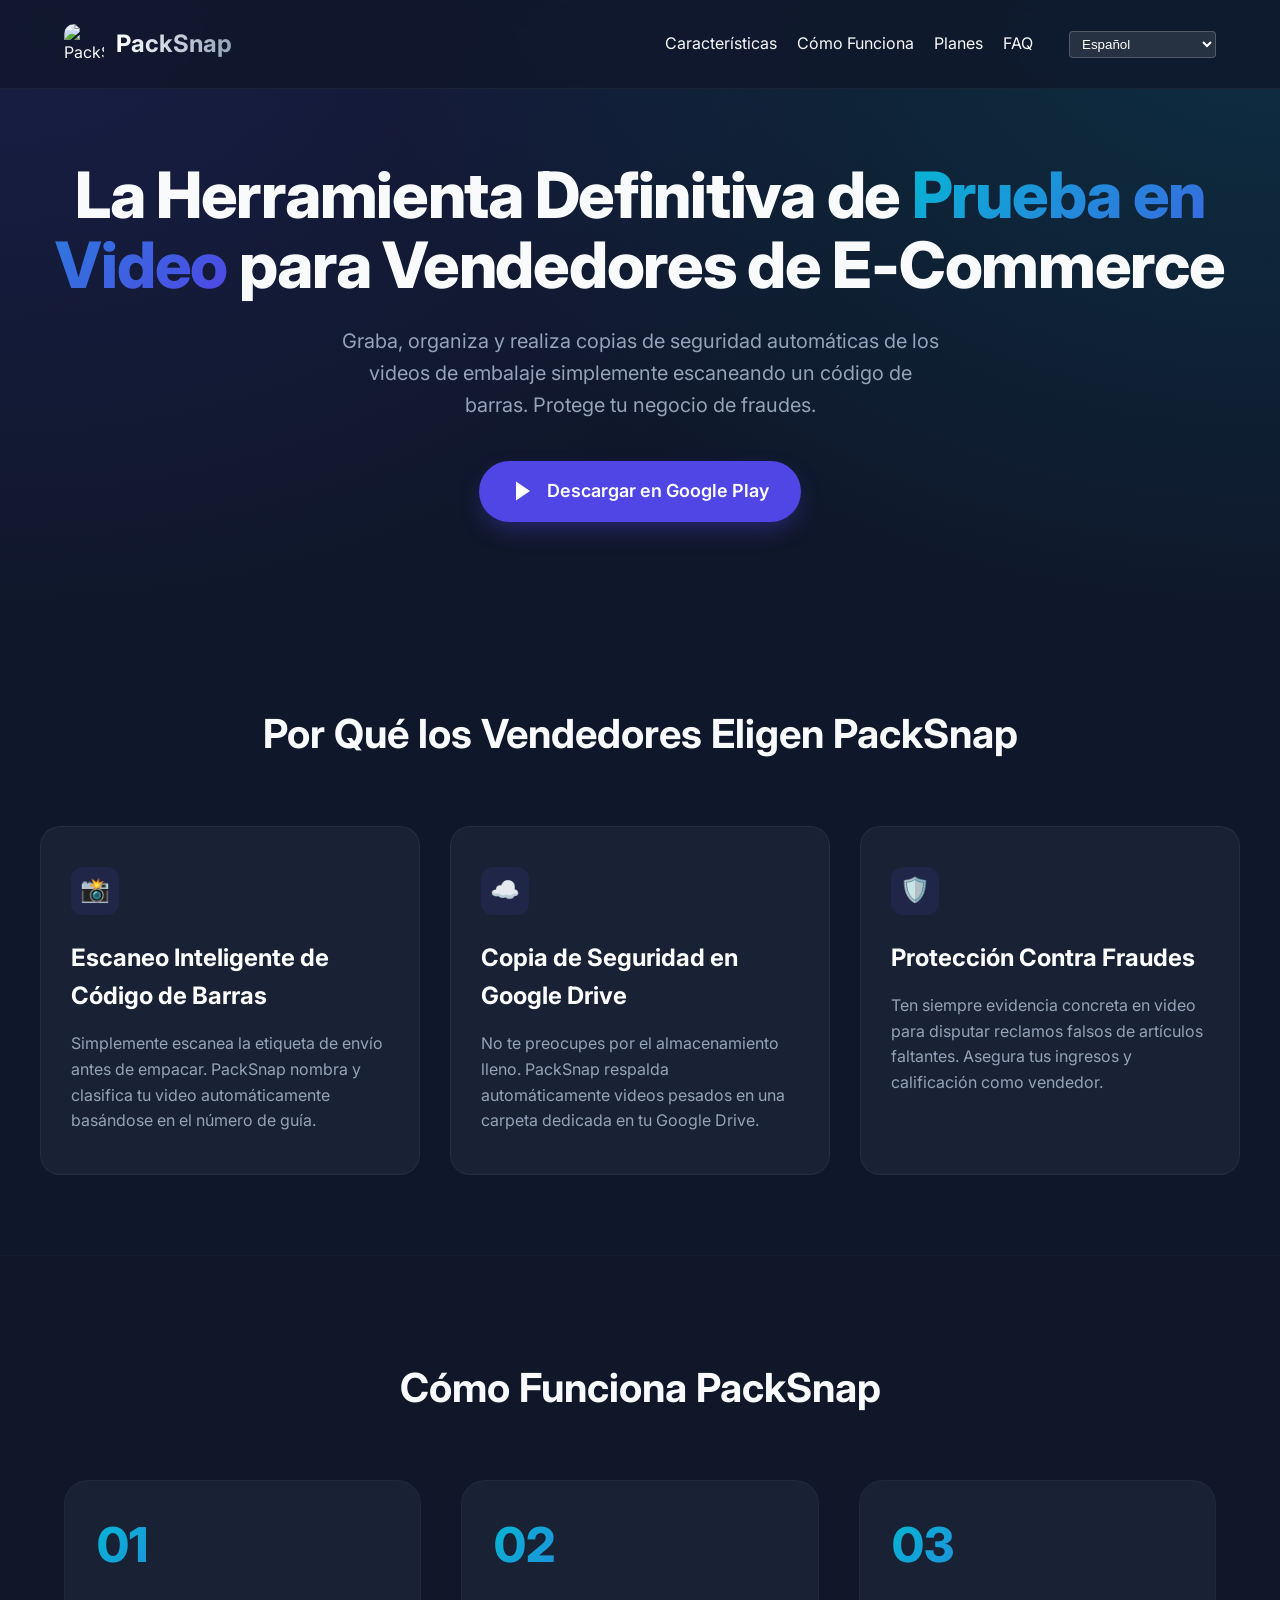
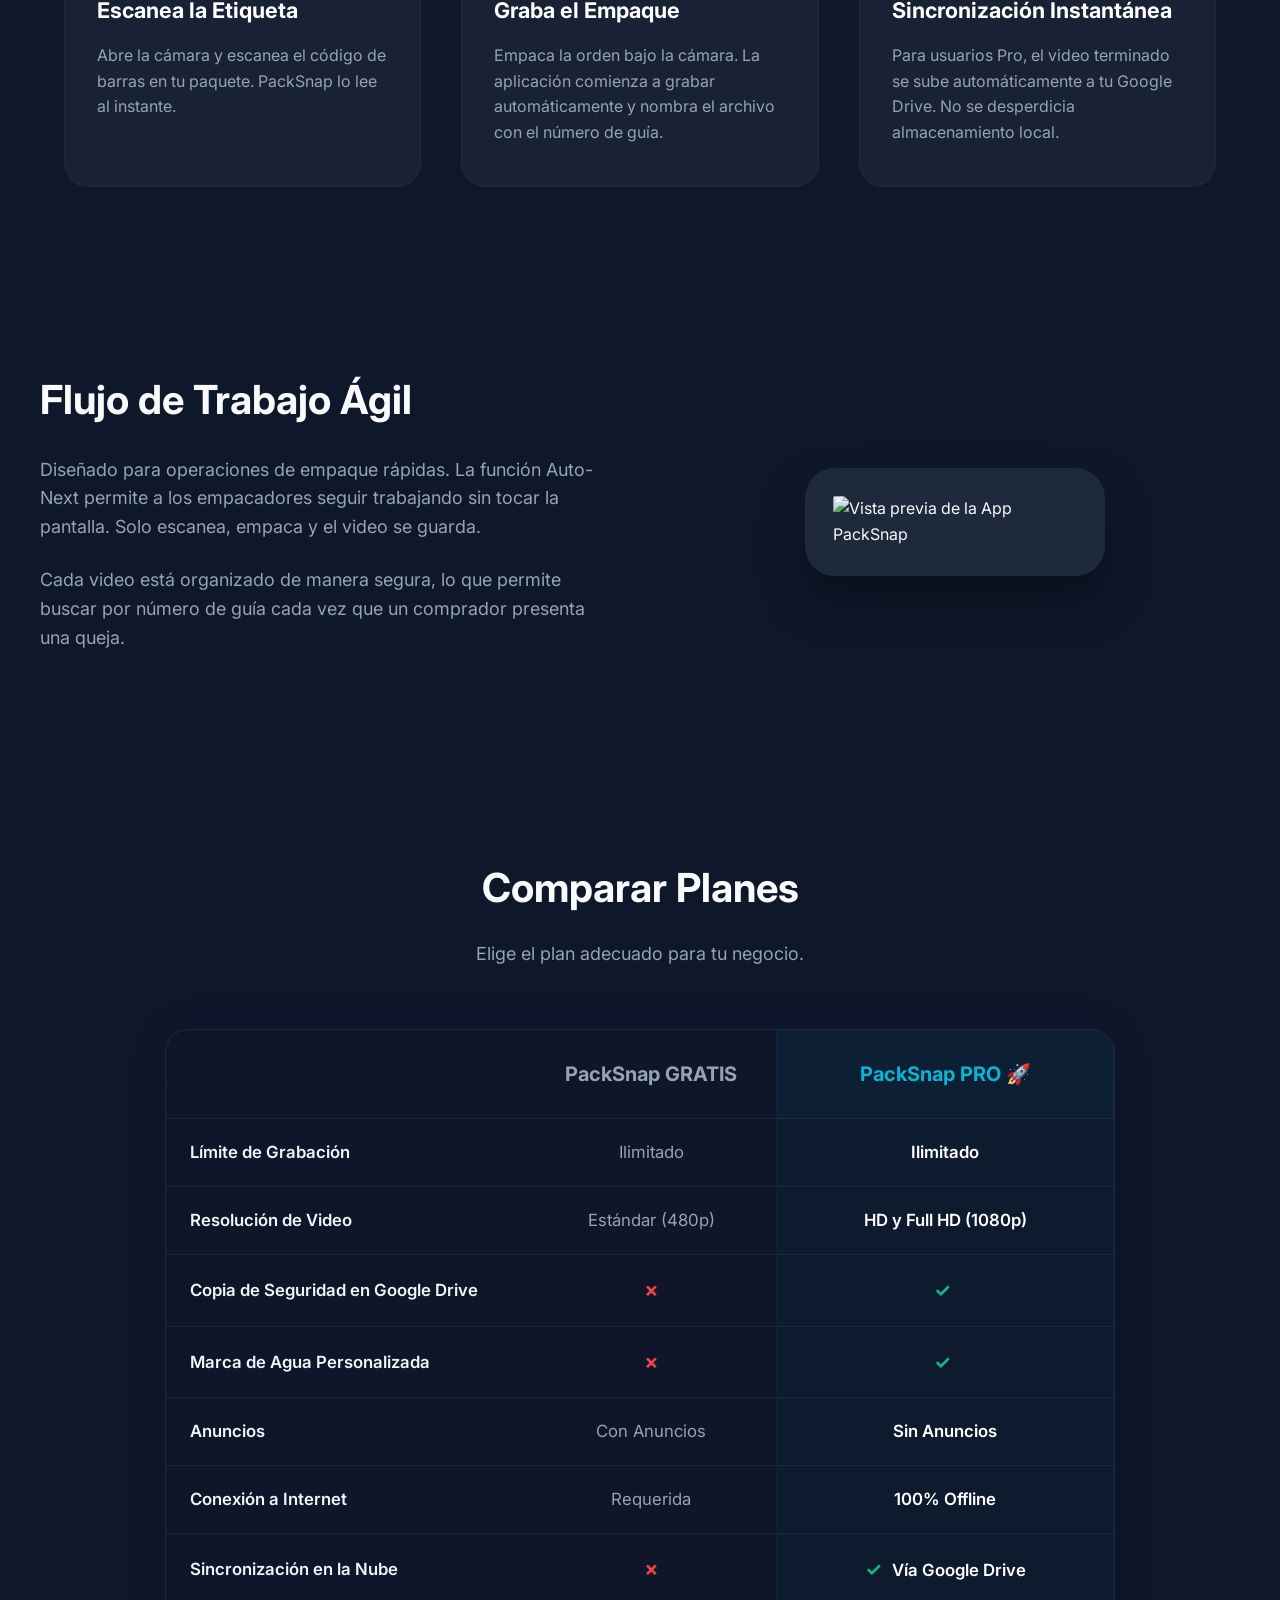
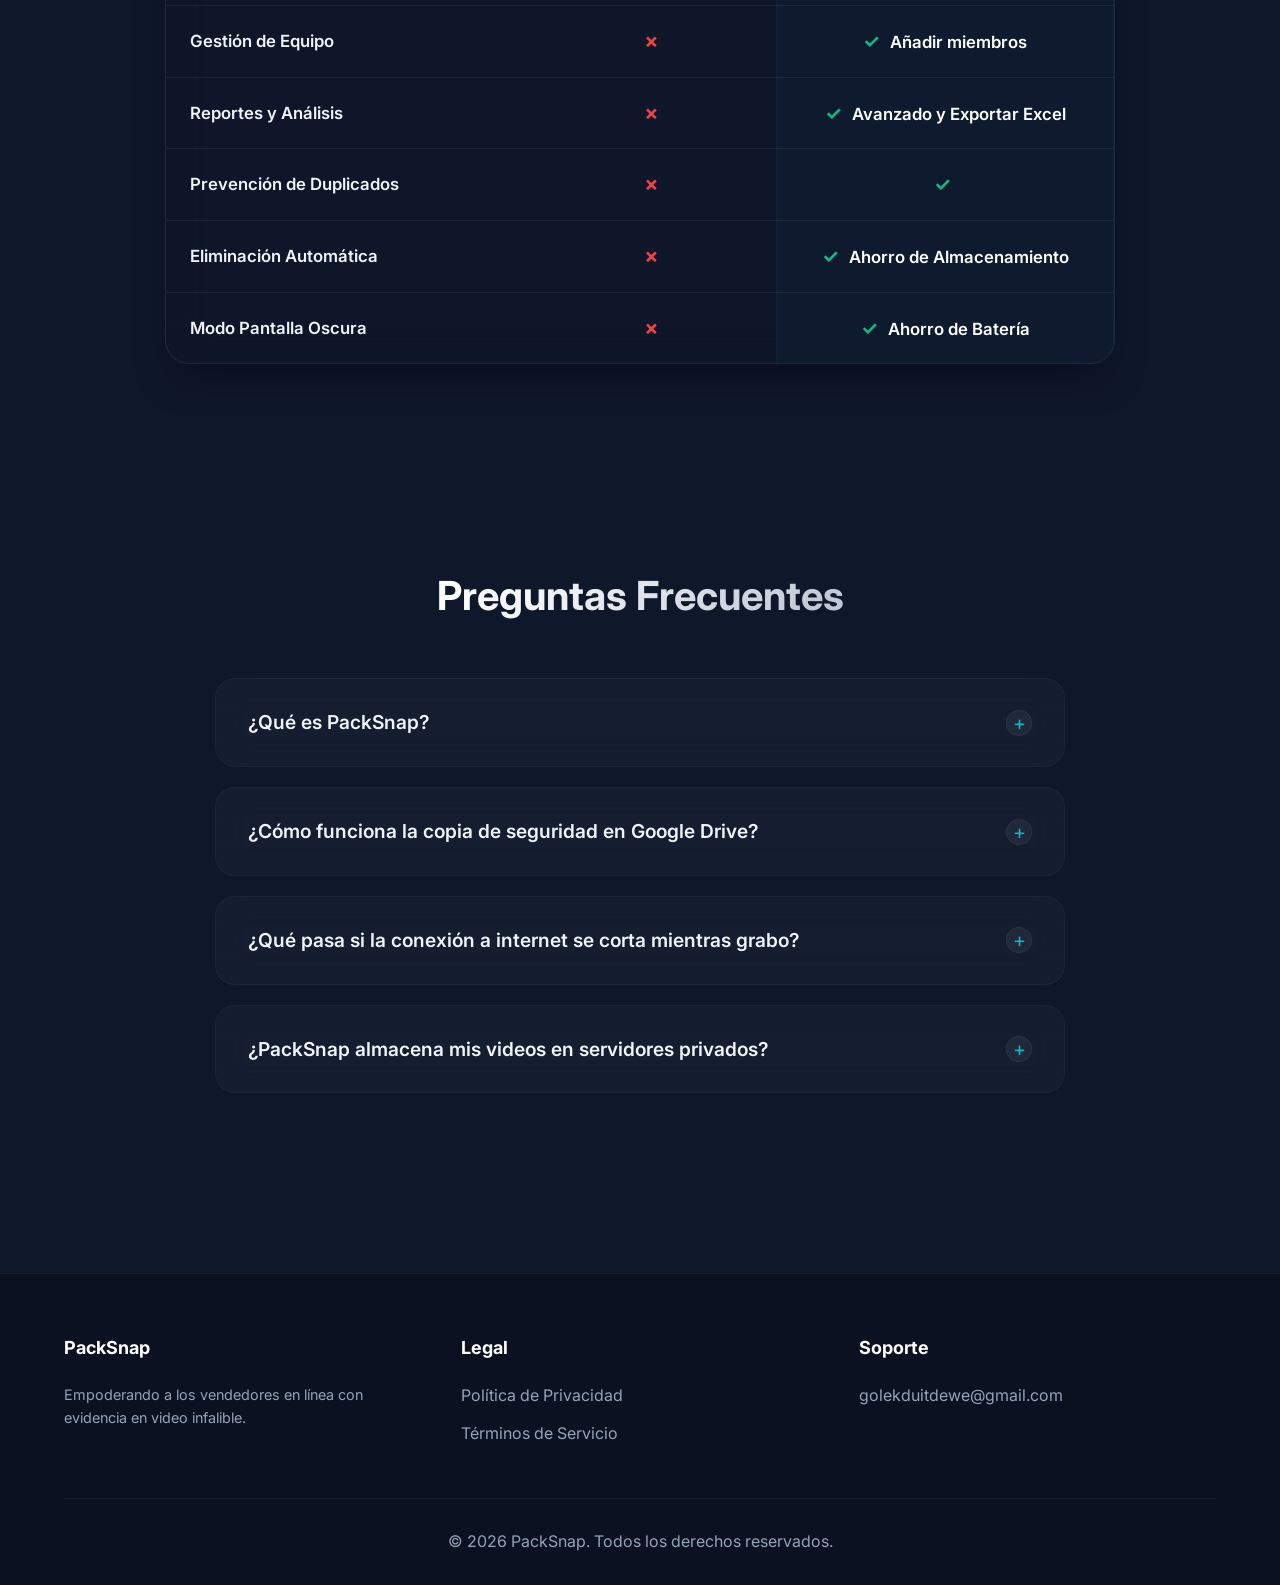
==== commit 1468521b: "feat: add Custom Watermark row to comparison table with localization" ====
--- a/packsnap/es/index.html
+++ b/packsnap/es/index.html
@@ -230,6 +230,11 @@
                             <td class="feat-name" data-i18n="comp_f11_name">Copia de Seguridad en Google Drive</td>
                             <td class="free-cell" data-i18n="comp_f11_free"><span class='cross-icon'>✗</span></td>
                             <td class="pro-cell" data-i18n="comp_f11_pro"><span class='check-icon'>✓</span></td>
+                        </tr>
+                        <tr>
+                            <td class="feat-name" data-i18n="comp_f12_name">Marca de Agua Personalizada</td>
+                            <td class="free-cell" data-i18n="comp_f12_free"><span class='cross-icon'>✗</span></td>
+                            <td class="pro-cell" data-i18n="comp_f12_pro"><span class='check-icon'>✓</span></td>
                         </tr>
                         <tr>
                             <td class="feat-name" data-i18n="comp_f3_name">Anuncios</td>
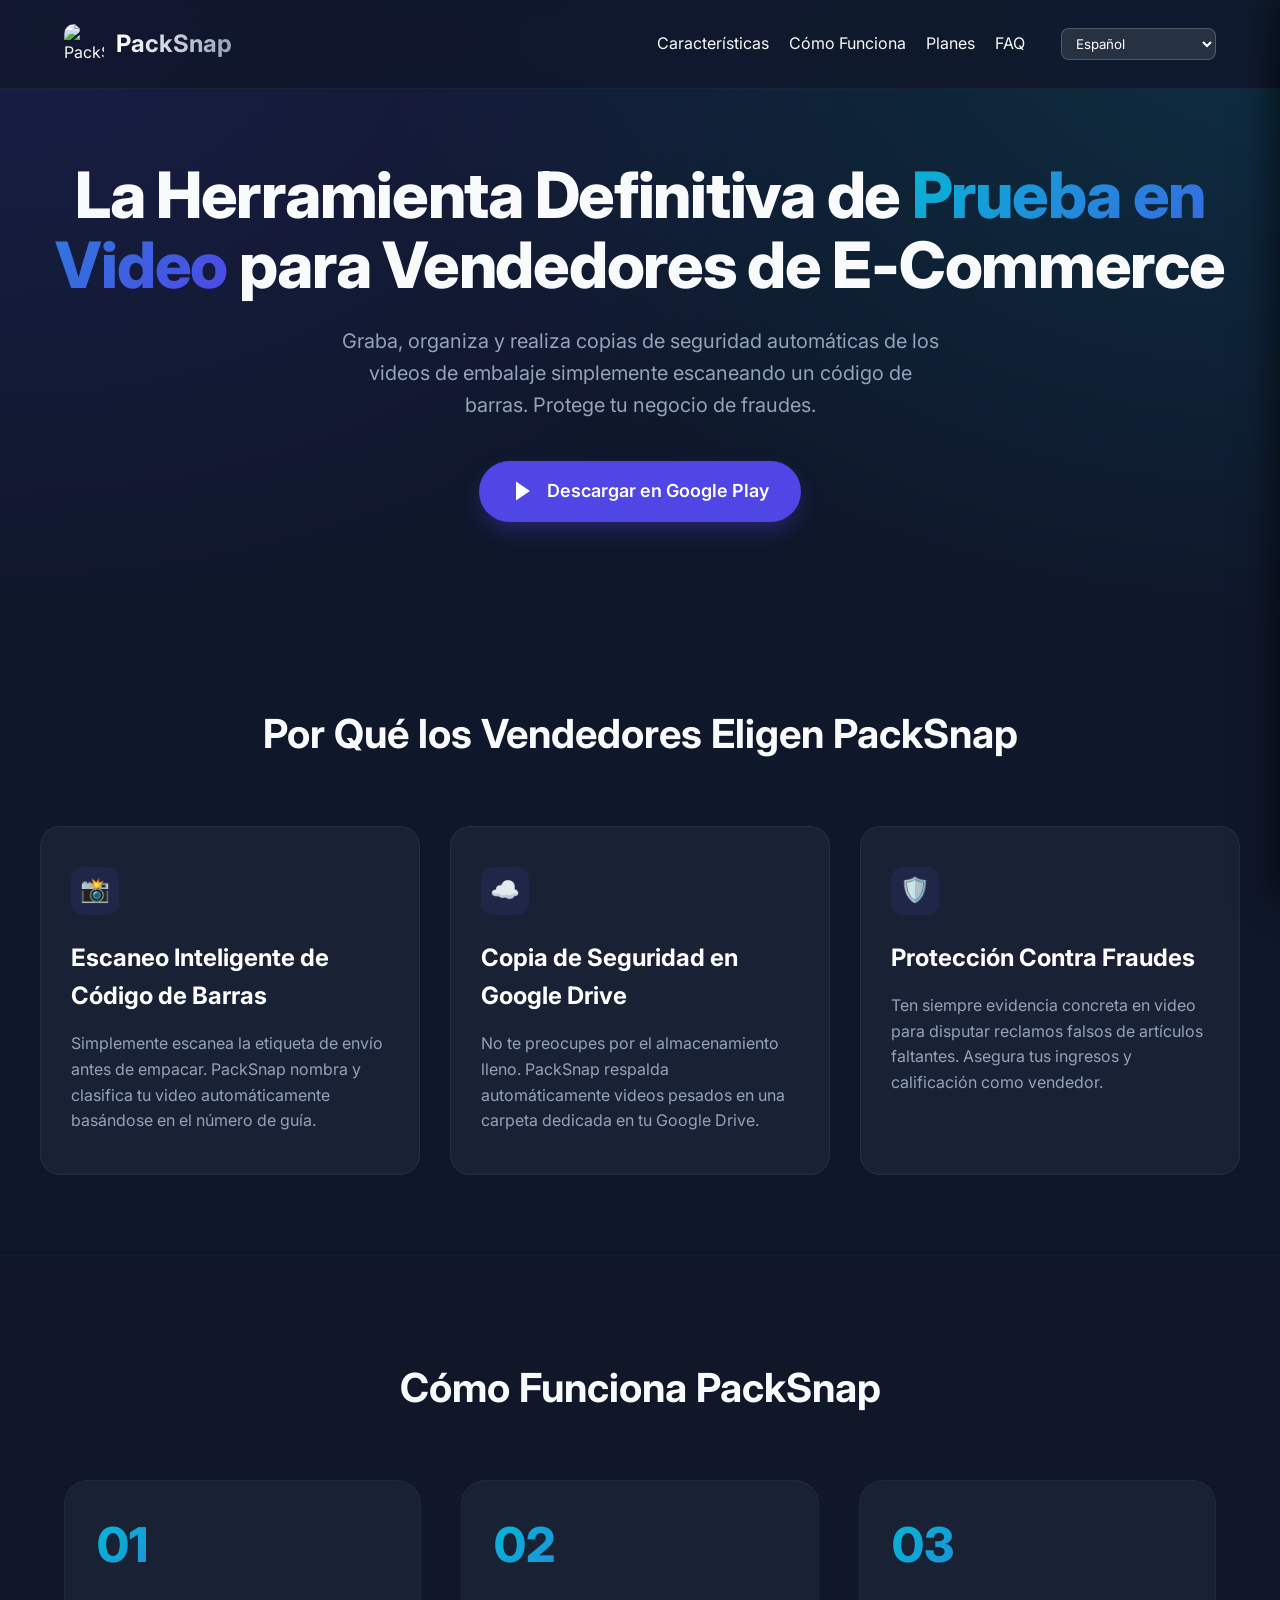
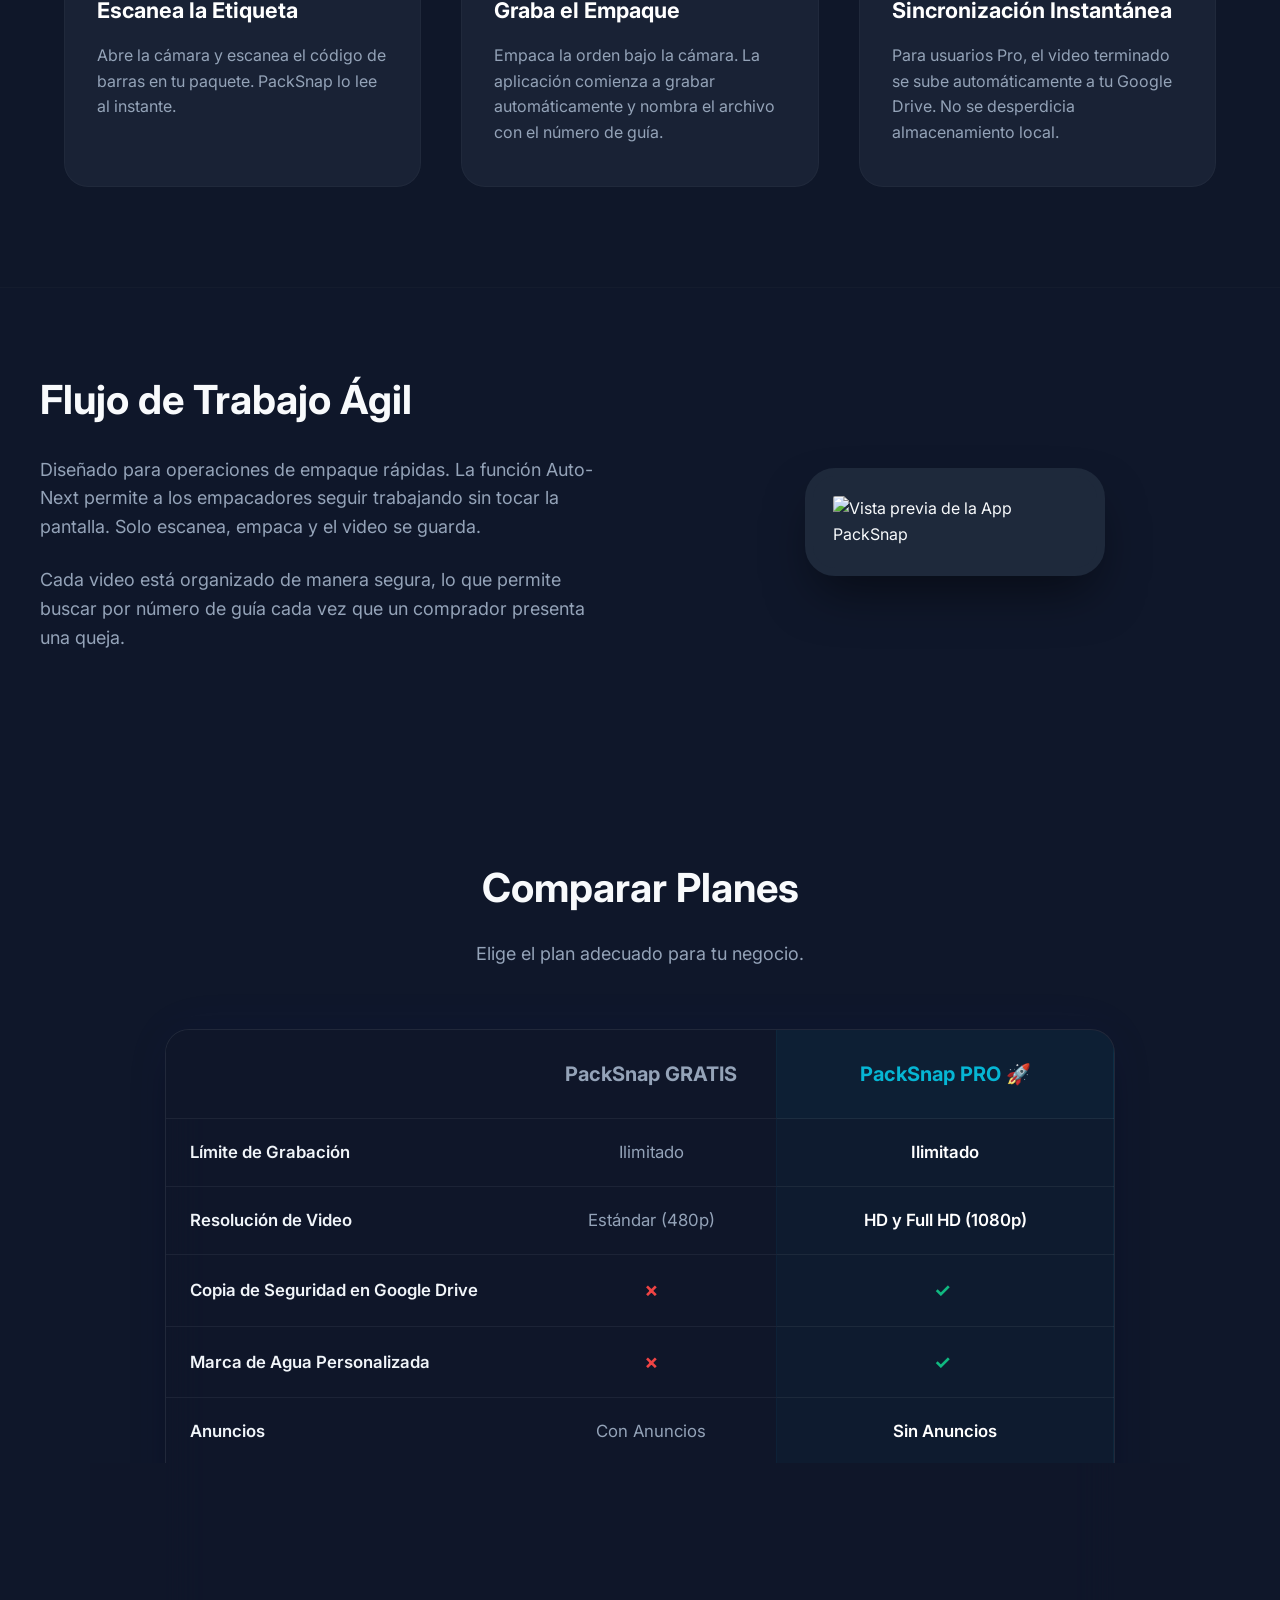
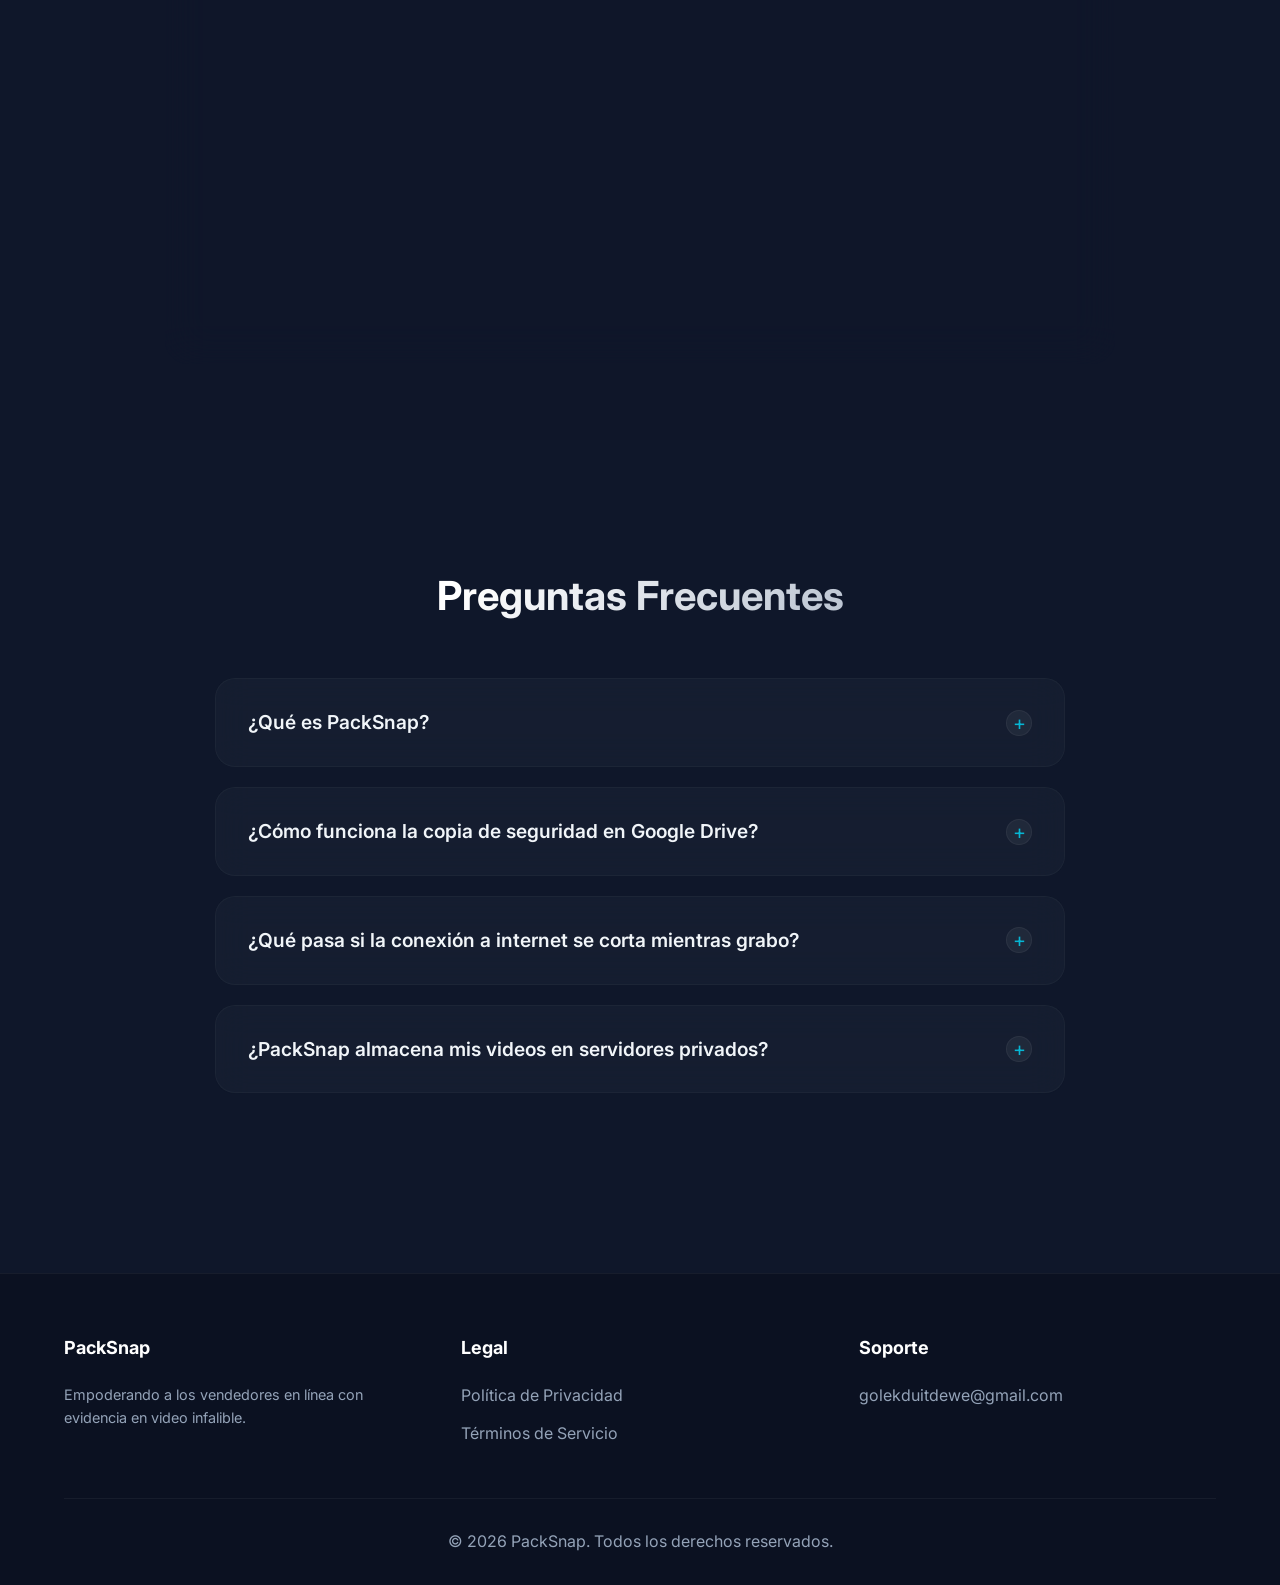
==== commit 4fe8f88b: "feat: implement responsive mobile sidebar menu with language switcher" ====
--- a/packsnap/es/index.html
+++ b/packsnap/es/index.html
@@ -108,12 +108,12 @@
                 <img src="../logo.png" alt="PackSnap Logo" class="logo-img">
                 <div class="logo-text">PackSnap</div>
             </div>
-            <nav style="display: flex; align-items: center; gap: 20px;">
+            <nav class="nav-desktop">
                 <a href="#features" data-i18n="nav_features">Características</a>
                 <a href="#how-it-works" data-i18n="nav_how_it_works">Cómo Funciona</a>
                 <a href="#pricing" data-i18n="nav_pricing">Planes</a>
                 <a href="#faq" data-i18n="nav_faq">FAQ</a>
-                <select id="language-select" aria-label="Seleccionar idioma" style="background: rgba(255, 255, 255, 0.1); color: white; border: 1px solid rgba(255, 255, 255, 0.2); border-radius: 4px; padding: 4px 8px; margin-left: 1rem; cursor: pointer; outline: none;">
+                <select id="language-select" class="language-select" aria-label="Seleccionar idioma">
                     <option value="en" style="color: black;">English</option>
                     <option value="id" style="color: black;">Bahasa Indonesia</option>
                     <option value="th" style="color: black;">ภาษาไทย</option>
@@ -123,8 +123,44 @@
                     <option value="es" selected style="color: black;">Español</option>
                 </select>
             </nav>
+            <button id="menu-toggle" class="menu-toggle" aria-label="Open Menu">
+                <svg viewBox="0 0 24 24" width="24" height="24" stroke="currentColor" stroke-width="2" fill="none" stroke-linecap="round" stroke-linejoin="round">
+                    <line x1="3" y1="12" x2="21" y2="12"></line>
+                    <line x1="3" y1="6" x2="21" y2="6"></line>
+                    <line x1="3" y1="18" x2="21" y2="18"></line>
+                </svg>
+            </button>
         </div>
     </header>
+
+    <div class="sidebar-overlay" id="sidebarOverlay"></div>
+    <aside class="sidebar" id="sidebarMenu">
+        <button class="sidebar-close" id="sidebarClose" aria-label="Close Menu">
+            <svg viewBox="0 0 24 24" width="24" height="24" stroke="currentColor" stroke-width="2" fill="none" stroke-linecap="round" stroke-linejoin="round">
+                <line x1="18" y1="6" x2="6" y2="18"></line>
+                <line x1="6" y1="6" x2="18" y2="18"></line>
+            </svg>
+        </button>
+        <nav class="sidebar-nav">
+            <a href="#features" data-i18n="nav_features">Características</a>
+            <a href="#how-it-works" data-i18n="nav_how_it_works">Cómo Funciona</a>
+            <a href="#pricing" data-i18n="nav_pricing">Planes</a>
+            <a href="#faq" data-i18n="nav_faq">FAQ</a>
+            <div class="sidebar-divider"></div>
+            <div class="sidebar-lang-container">
+                <label for="language-select-mobile" class="sidebar-label" data-i18n="aria_lang_select">Seleccionar idioma</label>
+                <select id="language-select-mobile" class="language-select" aria-label="Seleccionar idioma">
+                    <option value="en" style="color: black;">English</option>
+                    <option value="id" style="color: black;">Bahasa Indonesia</option>
+                    <option value="th" style="color: black;">ภาษาไทย</option>
+                    <option value="tl" style="color: black;">Tagalog (Filipinas)</option>
+                    <option value="vi" style="color: black;">Tiếng Việt</option>
+                    <option value="pt" style="color: black;">Português (Brasil)</option>
+                    <option value="es" selected style="color: black;">Español</option>
+                </select>
+            </div>
+        </nav>
+    </aside>
 
     <main>
         <section class="hero container">
--- a/packsnap/index.css
+++ b/packsnap/index.css
@@ -607,3 +607,148 @@
     width: 45%;
   }
 }
+
+
+/* Navigation & Mobile Sidebar */
+.nav-desktop {
+  display: flex;
+  align-items: center;
+  gap: 20px;
+}
+
+.language-select {
+  background: rgba(255, 255, 255, 0.1);
+  color: white;
+  border: 1px solid rgba(255, 255, 255, 0.2);
+  border-radius: 8px;
+  padding: 6px 10px;
+  font-family: inherit;
+  outline: none;
+  cursor: pointer;
+  margin-left: 1rem;
+  transition: border-color 0.2s;
+}
+
+.language-select:hover {
+  border-color: rgba(255, 255, 255, 0.4);
+}
+
+.menu-toggle {
+  display: none;
+  background: none;
+  border: none;
+  color: white;
+  cursor: pointer;
+  padding: 8px;
+}
+
+/* Sidebar Overlay */
+.sidebar-overlay {
+  position: fixed;
+  top: 0;
+  left: 0;
+  width: 100%;
+  height: 100%;
+  background: rgba(15, 23, 42, 0.6);
+  backdrop-filter: blur(4px);
+  z-index: 998;
+  opacity: 0;
+  visibility: hidden;
+  transition: opacity 0.3s, visibility 0.3s;
+}
+
+.sidebar-overlay.active {
+  opacity: 1;
+  visibility: visible;
+}
+
+/* Sidebar Off-canvas Menu */
+.sidebar {
+  position: fixed;
+  top: 0;
+  right: -300px;
+  width: 300px;
+  height: 100%;
+  background: #0f172a;
+  border-left: 1px solid rgba(255, 255, 255, 0.05);
+  box-shadow: -10px 0 30px rgba(0, 0, 0, 0.5);
+  z-index: 999;
+  padding: 40px 30px;
+  display: flex;
+  flex-direction: column;
+  transition: right 0.3s cubic-bezier(0.16, 1, 0.3, 1);
+}
+
+.sidebar.active {
+  right: 0;
+}
+
+.sidebar-close {
+  align-self: flex-end;
+  background: none;
+  border: none;
+  color: var(--text-muted);
+  cursor: pointer;
+  padding: 8px;
+  margin-bottom: 40px;
+  transition: color 0.2s;
+}
+
+.sidebar-close:hover {
+  color: white;
+}
+
+.sidebar-nav {
+  display: flex;
+  flex-direction: column;
+  gap: 24px;
+}
+
+.sidebar-nav a {
+  font-size: 1.2rem;
+  font-weight: 500;
+  color: var(--text-muted);
+  transition: color 0.2s;
+}
+
+.sidebar-nav a:hover {
+  color: white;
+}
+
+.sidebar-divider {
+  height: 1px;
+  background: rgba(255, 255, 255, 0.05);
+  margin: 16px 0;
+}
+
+.sidebar-lang-container {
+  display: flex;
+  flex-direction: column;
+  gap: 8px;
+}
+
+.sidebar-label {
+  font-size: 0.9rem;
+  color: var(--text-muted);
+  font-weight: 500;
+}
+
+.sidebar .language-select {
+  margin-left: 0;
+  width: 100%;
+  background: rgba(255, 255, 255, 0.03);
+  border: 1px solid rgba(255, 255, 255, 0.1);
+  padding: 10px 14px;
+  font-size: 1rem;
+}
+
+/* Media Queries */
+@media (max-width: 768px) {
+  .nav-desktop {
+    display: none;
+  }
+  
+  .menu-toggle {
+    display: block;
+  }
+}
